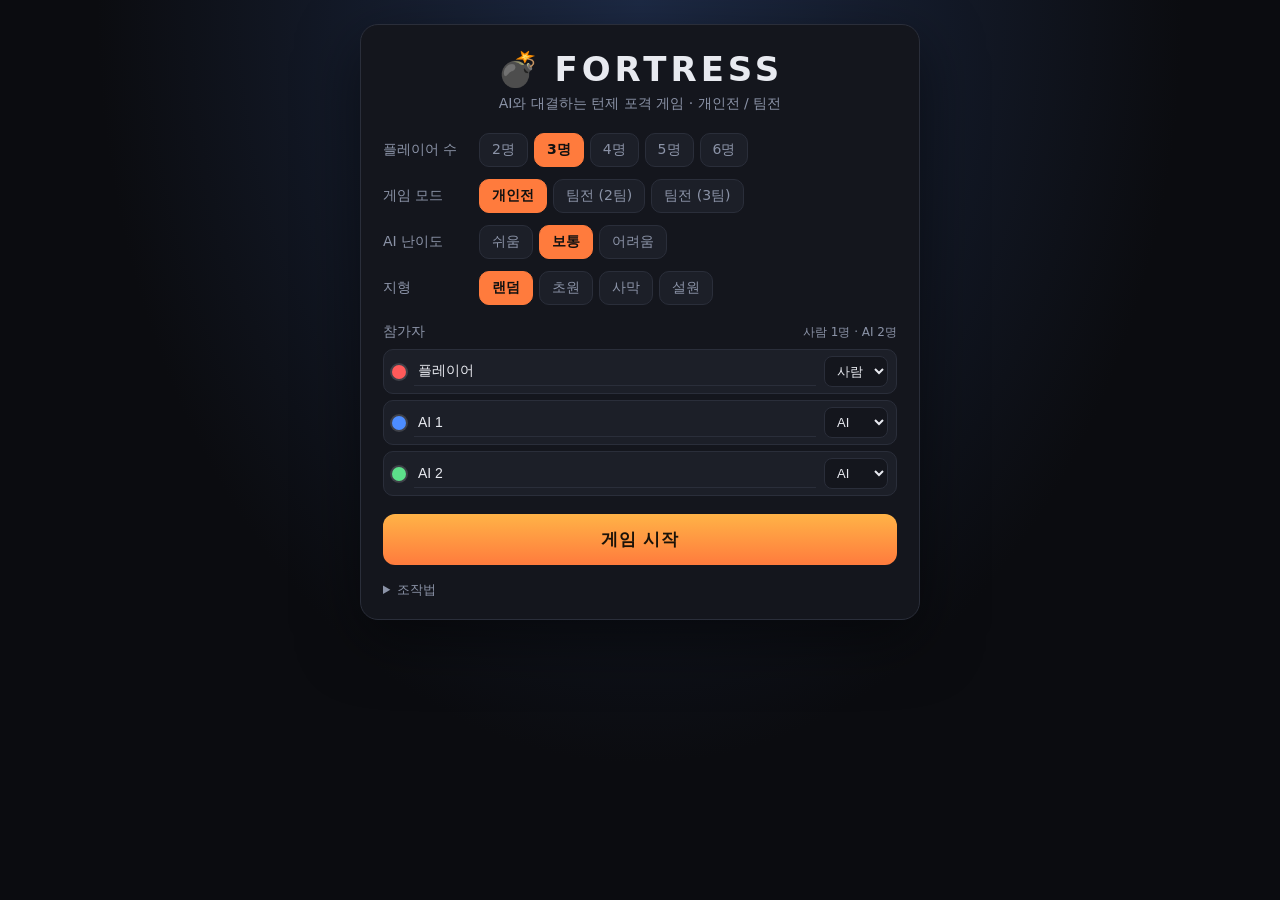
==== fortress/index.html @ 6d431c06 "Fortress 포격 게임 추가 (AI 대결, 개인전·팀전) - fortress/ 아래 독립 실행되는 턴제 포격 게임 추가 (Vanilla JS, 빌드 없음) - 2~6인 개인전(" ====
<!DOCTYPE html>
<html lang="ko">
<head>
  <meta charset="UTF-8" />
  <meta name="viewport" content="width=device-width, initial-scale=1.0, maximum-scale=1.0, user-scalable=no, viewport-fit=cover" />
  <meta name="theme-color" content="#0b0c10" />
  <meta name="description" content="Fortress — AI와 대결하는 턴제 포격 게임. 개인전·팀전 지원." />
  <title>Fortress · 포트리스 대전</title>
  <link rel="icon" href="data:image/svg+xml,%3Csvg xmlns='http://www.w3.org/2000/svg' viewBox='0 0 100 100'%3E%3Ctext y='.9em' font-size='90'%3E%F0%9F%92%A3%3C/text%3E%3C/svg%3E" />
  <link rel="stylesheet" href="css/style.css" />
</head>
<body>
  <!-- ===== 메뉴 화면 ===== -->
  <section id="menu" class="screen">
    <div class="menu-card">
      <h1><span class="logo">💣</span> FORTRESS</h1>
      <p class="sub">AI와 대결하는 턴제 포격 게임 · 개인전 / 팀전</p>

      <div class="form-row">
        <label>플레이어 수</label>
        <div class="seg" id="segCount"></div>
      </div>
      <div class="form-row">
        <label>게임 모드</label>
        <div class="seg" id="segMode"></div>
      </div>
      <div class="form-row">
        <label>AI 난이도</label>
        <div class="seg" id="segDiff"></div>
      </div>
      <div class="form-row">
        <label>지형</label>
        <div class="seg" id="segTheme"></div>
      </div>

      <div class="slots-head">
        <span>참가자</span>
        <span id="slotsHint" class="hint"></span>
      </div>
      <div id="slots" class="slots"></div>
      <p id="menuError" class="error" hidden></p>

      <button id="btnStart" class="primary">게임 시작</button>

      <details class="help">
        <summary>조작법</summary>
        <ul>
          <li><b>← →</b> 이동 (턴마다 이동력 제한) · 방향 전환</li>
          <li><b>↑ ↓</b> 포신 각도 조절</li>
          <li><b>Space</b> 누르고 있으면 파워 충전, 놓으면 발사</li>
          <li><b>PgUp / PgDn</b> 파워 미세 조절, <b>Enter</b> 현재 파워로 발사</li>
          <li><b>1 ~ 4</b> 또는 <b>Tab</b> 무기 선택</li>
          <li>바람(상단)이 탄도를 휘게 합니다. 이전 사격의 궤적이 점선으로 남습니다.</li>
        </ul>
      </details>
    </div>
  </section>

  <!-- ===== 게임 화면 ===== -->
  <section id="game" class="screen" hidden>
    <header class="hud-top">
      <div class="hud-player">
        <span class="dot" id="hudDot"></span>
        <span id="hudName">-</span>
        <span id="hudTeam" class="badge" hidden></span>
        <span id="hudYou" class="you" hidden>YOU</span>
      </div>
      <div class="hud-wind" title="바람">
        <span class="lbl">바람</span>
        <canvas id="windCanvas" width="120" height="26"></canvas>
        <span id="hudWind">0</span>
      </div>
      <div class="hud-round">라운드 <b id="hudRound">1</b></div>
      <div class="hud-actions">
        <button id="btnMute" class="icon-btn" title="소리">🔊</button>
        <button id="btnQuit" class="icon-btn" title="메뉴로">✕</button>
      </div>
    </header>

    <div class="stage" id="stage">
      <div class="stage-inner" id="stageInner">
        <canvas id="canvas" width="1600" height="800"></canvas>
        <div id="banner" class="banner" hidden></div>
        <aside id="roster" class="roster"></aside>
      </div>
    </div>

    <footer class="hud-bottom">
      <div class="weapons" id="weapons"></div>

      <div class="gauges">
        <div class="gauge">
          <span class="g-lbl">각도</span>
          <b id="hudAngle">45°</b>
        </div>
        <div class="gauge gauge--wide">
          <span class="g-lbl">파워</span>
          <div class="pbar"><div id="pfill" class="pfill"></div><div id="pmark" class="pmark"></div></div>
          <b id="hudPower">50</b>
        </div>
        <div class="gauge gauge--wide">
          <span class="g-lbl">이동</span>
          <div class="pbar pbar--fuel"><div id="ffill" class="pfill"></div></div>
        </div>
      </div>

      <div class="pad" id="pad">
        <button class="pad-btn" data-act="left" title="왼쪽 이동">◀</button>
        <button class="pad-btn" data-act="right" title="오른쪽 이동">▶</button>
        <button class="pad-btn" data-act="up" title="각도 올리기">▲</button>
        <button class="pad-btn" data-act="down" title="각도 내리기">▼</button>
        <button class="pad-btn" data-act="pdown" title="파워 −">−</button>
        <button class="pad-btn" data-act="pup" title="파워 +">+</button>
        <button id="btnFire" class="fire" title="누르고 있으면 충전, 놓으면 발사">발사</button>
      </div>
    </footer>
  </section>

  <!-- ===== 게임 종료 모달 ===== -->
  <div id="gameover" class="modal" hidden>
    <div class="modal-card">
      <h2 id="goTitle">🏆 승리!</h2>
      <p id="goSub" class="sub"></p>
      <table class="result">
        <thead><tr><th>#</th><th>이름</th><th>팀</th><th>HP</th><th>격파</th></tr></thead>
        <tbody id="goBody"></tbody>
      </table>
      <div class="modal-actions">
        <button id="goMenu" class="ghost">메뉴로</button>
        <button id="goAgain" class="primary">다시하기</button>
      </div>
    </div>
  </div>

  <script src="js/terrain.js"></script>
  <script src="js/entities.js"></script>
  <script src="js/sfx.js"></script>
  <script src="js/ai.js"></script>
  <script src="js/game.js"></script>
  <script src="js/main.js"></script>
</body>
</html>
---- fortress/css/style.css ----
/* Fortress — 다크 테마 UI */
:root {
  --bg: #0b0c10;
  --panel: #14161d;
  --panel-2: #1c1f28;
  --line: #2a2e3a;
  --text: #e8eaf0;
  --muted: #8b93a7;
  --accent: #ff7b3d;
  --accent-2: #ffb347;
  --ok: #5ce08a;
  --danger: #ff5a5a;
}
* { box-sizing: border-box; }
html, body { margin: 0; height: 100%; background: var(--bg); color: var(--text); font-family: system-ui, -apple-system, "Segoe UI", Roboto, "Noto Sans KR", sans-serif; -webkit-tap-highlight-color: transparent; }
body { overflow: hidden; }
button { font: inherit; color: inherit; cursor: pointer; }
[hidden] { display: none !important; }

.screen { position: fixed; inset: 0; display: flex; flex-direction: column; }
#menu { overflow: auto; align-items: center; justify-content: flex-start; padding: 24px 12px; background: radial-gradient(ellipse at top, #1d2a45 0%, var(--bg) 60%); }

/* ---------- 메뉴 ---------- */
.menu-card { width: 100%; max-width: 560px; background: var(--panel); border: 1px solid var(--line); border-radius: 18px; padding: 24px 22px 20px; box-shadow: 0 20px 60px rgba(0,0,0,.5); }
.menu-card h1 { margin: 0; font-size: 34px; letter-spacing: 4px; text-align: center; }
.menu-card h1 .logo { letter-spacing: 0; }
.menu-card .sub { margin: 6px 0 20px; text-align: center; color: var(--muted); font-size: 14px; }
.form-row { display: flex; align-items: center; gap: 12px; margin-bottom: 12px; }
.form-row label { width: 84px; flex: none; color: var(--muted); font-size: 14px; }
.seg { display: flex; flex-wrap: wrap; gap: 6px; flex: 1; }
.seg-btn { background: var(--panel-2); border: 1px solid var(--line); border-radius: 10px; padding: 7px 12px; font-size: 14px; color: var(--muted); }
.seg-btn.is-active { background: var(--accent); border-color: var(--accent); color: #111; font-weight: 700; }
.slots-head { display: flex; justify-content: space-between; align-items: baseline; margin: 18px 0 8px; font-size: 14px; color: var(--muted); }
.slots-head .hint { font-size: 12px; }
.slots { display: flex; flex-direction: column; gap: 6px; }
.slot { display: flex; align-items: center; gap: 8px; background: var(--panel-2); border: 1px solid var(--line); border-radius: 10px; padding: 6px 8px; }
.swatch { width: 14px; height: 14px; border-radius: 50%; flex: none; box-shadow: 0 0 0 2px rgba(255,255,255,.15); }
.slot input { flex: 1; min-width: 0; background: transparent; border: 0; border-bottom: 1px solid var(--line); color: var(--text); padding: 6px 4px; font-size: 14px; outline: none; }
.slot input:focus { border-bottom-color: var(--accent); }
.slot select { background: var(--panel); color: var(--text); border: 1px solid var(--line); border-radius: 8px; padding: 6px 8px; font-size: 13px; }
.error { color: var(--danger); font-size: 13px; margin: 10px 0 0; }
.primary { display: block; width: 100%; margin-top: 18px; background: linear-gradient(180deg, var(--accent-2), var(--accent)); color: #1a1208; border: 0; border-radius: 12px; padding: 14px; font-size: 17px; font-weight: 800; letter-spacing: 1px; }
.primary:active { transform: translateY(1px); }
.ghost { background: transparent; border: 1px solid var(--line); border-radius: 12px; padding: 12px 16px; color: var(--muted); }
.help { margin-top: 16px; font-size: 13px; color: var(--muted); }
.help summary { cursor: pointer; }
.help ul { margin: 8px 0 0; padding-left: 18px; line-height: 1.7; }
.help b { color: var(--text); background: var(--panel-2); border: 1px solid var(--line); border-radius: 5px; padding: 0 6px; font-family: ui-monospace, monospace; font-size: 12px; }

/* ---------- 게임 화면 ---------- */
#game { background: #000; }
.hud-top { display: flex; align-items: center; gap: 16px; padding: 6px 12px; background: var(--panel); border-bottom: 1px solid var(--line); flex: none; min-height: 44px; font-size: 14px; }
.hud-player { display: flex; align-items: center; gap: 8px; font-weight: 700; min-width: 0; flex: 1; }
.dot { display: inline-block; width: 12px; height: 12px; border-radius: 50%; flex: none; box-shadow: 0 0 0 2px rgba(255,255,255,.15); }
.badge { font-size: 11px; font-weight: 800; color: #111; border-radius: 6px; padding: 2px 6px; }
.you { font-size: 10px; font-weight: 800; letter-spacing: 1px; color: var(--ok); border: 1px solid var(--ok); border-radius: 5px; padding: 1px 5px; }
.hud-wind { display: flex; align-items: center; gap: 6px; color: var(--muted); }
.hud-wind canvas { background: var(--panel-2); border-radius: 6px; }
.hud-wind #hudWind { min-width: 28px; color: var(--text); font-variant-numeric: tabular-nums; }
.hud-round { color: var(--muted); white-space: nowrap; }
.hud-round b { color: var(--text); }
.hud-actions { display: flex; gap: 6px; }
.icon-btn { background: var(--panel-2); border: 1px solid var(--line); border-radius: 8px; width: 34px; height: 30px; font-size: 14px; }

.stage { flex: 1; min-height: 0; display: flex; align-items: center; justify-content: center; background: #05060a; }
.stage-inner { position: relative; width: 100%; aspect-ratio: 2 / 1; }
#canvas { display: block; width: 100%; height: 100%; }
.banner { position: absolute; left: 50%; top: 18%; transform: translate(-50%, -50%); background: rgba(10,12,18,.8); border: 1px solid rgba(255,255,255,.15); border-radius: 14px; padding: 10px 24px; font-size: clamp(16px, 2.6vw, 26px); font-weight: 800; letter-spacing: 1px; pointer-events: none; white-space: nowrap; }
.banner.pop { animation: pop .35s ease-out; }
@keyframes pop { from { transform: translate(-50%, -50%) scale(.7); opacity: 0; } to { transform: translate(-50%, -50%) scale(1); opacity: 1; } }

.roster { position: absolute; right: 8px; top: 8px; display: flex; flex-direction: column; gap: 3px; background: rgba(10,12,18,.62); border: 1px solid rgba(255,255,255,.1); border-radius: 10px; padding: 6px 8px; font-size: 12px; min-width: 150px; pointer-events: none; }
.roster-team { color: var(--muted); font-size: 10px; letter-spacing: 1px; margin-top: 3px; }
.roster-row { display: grid; grid-template-columns: 10px 1fr 46px 26px; align-items: center; gap: 6px; padding: 2px 4px; border-radius: 6px; }
.roster-row .dot { width: 10px; height: 10px; }
.roster-row.is-cur { background: rgba(255,255,255,.12); }
.roster-row.is-dead { opacity: .45; text-decoration: line-through; }
.r-name { overflow: hidden; white-space: nowrap; text-overflow: ellipsis; }
.r-bar { height: 6px; background: rgba(255,255,255,.12); border-radius: 3px; overflow: hidden; }
.r-bar i { display: block; height: 100%; background: var(--ok); }
.r-hp { text-align: right; font-variant-numeric: tabular-nums; }

.hud-bottom { flex: none; display: grid; grid-template-columns: auto 1fr auto; gap: 12px; align-items: center; padding: 8px 12px; background: var(--panel); border-top: 1px solid var(--line); }
.weapons { display: flex; gap: 6px; }
.wpn { position: relative; display: flex; flex-direction: column; align-items: center; width: 62px; padding: 5px 4px 4px; background: var(--panel-2); border: 1px solid var(--line); border-radius: 10px; color: var(--muted); }
.wpn.is-active { border-color: var(--accent-2); color: var(--text); background: #2a2419; }
.wpn.is-empty { opacity: .35; }
.w-key { position: absolute; left: 5px; top: 3px; font-size: 9px; color: var(--muted); }
.w-icon { font-size: 18px; line-height: 1; }
.w-name { font-size: 10px; margin-top: 2px; }
.w-ammo { font-size: 10px; color: var(--accent-2); }

.gauges { display: flex; gap: 14px; align-items: center; justify-content: center; flex-wrap: wrap; }
.gauge { display: flex; align-items: center; gap: 8px; font-size: 13px; }
.gauge .g-lbl { color: var(--muted); }
.gauge b { min-width: 46px; font-variant-numeric: tabular-nums; }
.gauge--wide { min-width: 160px; }
.pbar { position: relative; width: 120px; height: 12px; background: #0c0d12; border: 1px solid var(--line); border-radius: 6px; overflow: hidden; }
.pfill { height: 100%; width: 0; background: linear-gradient(90deg, var(--ok), var(--accent-2), var(--danger)); transition: width .03s linear; }
.pbar--fuel .pfill { background: #4d8dff; }
.pmark { position: absolute; top: -2px; width: 2px; height: 16px; background: #fff; opacity: .8; }

.pad { display: grid; grid-template-columns: repeat(3, 44px) 90px; grid-template-rows: 40px 40px; gap: 6px; }
.pad-btn { background: var(--panel-2); border: 1px solid var(--line); border-radius: 10px; font-size: 16px; user-select: none; touch-action: none; }
.pad-btn.is-down { background: #333a4d; }
.pad-btn[data-act="left"] { grid-column: 1; grid-row: 2; }
.pad-btn[data-act="right"] { grid-column: 3; grid-row: 2; }
.pad-btn[data-act="up"] { grid-column: 2; grid-row: 1; }
.pad-btn[data-act="down"] { grid-column: 2; grid-row: 2; }
.pad-btn[data-act="pdown"] { grid-column: 1; grid-row: 1; }
.pad-btn[data-act="pup"] { grid-column: 3; grid-row: 1; }
.fire { grid-column: 4; grid-row: 1 / span 2; background: linear-gradient(180deg, #ff8a5a, #e0442f); color: #fff; border: 0; border-radius: 12px; font-weight: 800; font-size: 16px; letter-spacing: 2px; user-select: none; touch-action: none; }
.fire.is-down { filter: brightness(1.25); transform: scale(.97); }
.pad.is-disabled { opacity: .4; pointer-events: none; }

/* ---------- 모달 ---------- */
.modal { position: fixed; inset: 0; z-index: 20; display: flex; align-items: center; justify-content: center; background: rgba(0,0,0,.6); padding: 16px; }
.modal-card { width: 100%; max-width: 460px; background: var(--panel); border: 1px solid var(--line); border-radius: 18px; padding: 22px; box-shadow: 0 20px 60px rgba(0,0,0,.6); }
.modal-card h2 { margin: 0 0 6px; text-align: center; font-size: 26px; }
.modal-card .sub { margin: 0 0 14px; text-align: center; color: var(--muted); font-size: 14px; }
.result { width: 100%; border-collapse: collapse; font-size: 14px; }
.result th { text-align: left; color: var(--muted); font-weight: 600; font-size: 12px; padding: 4px 6px; border-bottom: 1px solid var(--line); }
.result td { padding: 7px 6px; border-bottom: 1px solid rgba(255,255,255,.05); }
.result td .dot { margin-right: 6px; vertical-align: -1px; }
.modal-actions { display: flex; gap: 10px; margin-top: 16px; }
.modal-actions .primary { margin-top: 0; flex: 1; }

/* ---------- 반응형 ---------- */
@media (max-width: 820px) {
  .hud-bottom { grid-template-columns: 1fr; gap: 8px; }
  .gauges { justify-content: space-between; }
  .pad { justify-content: center; }
  .roster { min-width: 120px; font-size: 11px; }
}
@media (max-width: 520px) {
  .hud-top { gap: 8px; font-size: 13px; }
  .hud-round { display: none; }
  .wpn { width: 54px; }
  .w-name { display: none; }
  .gauge--wide { min-width: 0; }
  .pbar { width: 90px; }
  .roster { display: none; }
}
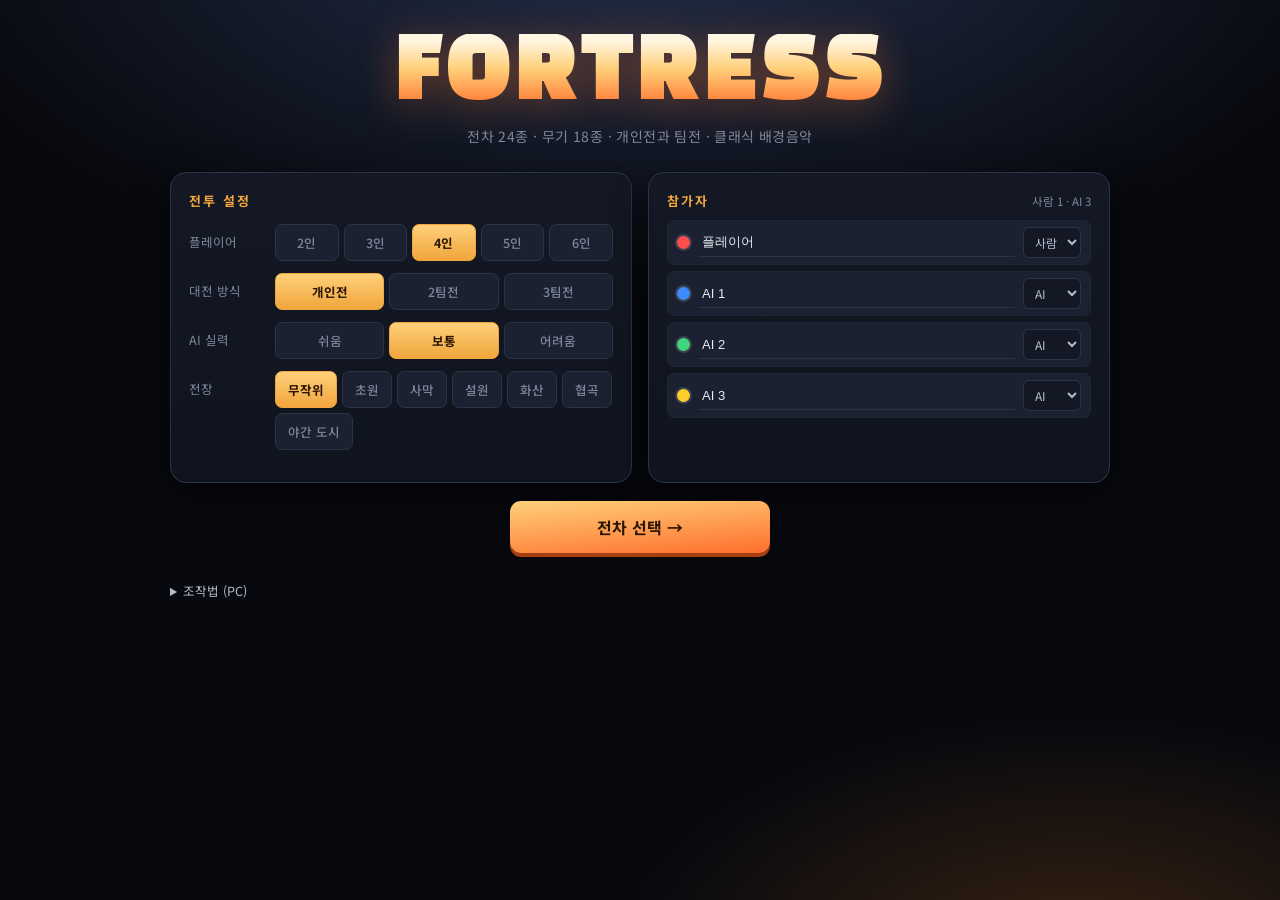
==== commit 3bc174a7: "Fortress 대규모 업그레이드 — 전차 24종, 그래픽·효과음·클래식 BGM 그래픽 - gfx.js 신규: 테마 6종(초원/사막/설원/화산/협곡/야간도시)의 하늘 그라디언트, " ====
--- a/fortress/index.html
+++ b/fortress/index.html
@@ -2,77 +2,127 @@
 <html lang="ko">
 <head>
   <meta charset="UTF-8" />
-  <meta name="viewport" content="width=device-width, initial-scale=1.0, maximum-scale=1.0, user-scalable=no, viewport-fit=cover" />
-  <meta name="theme-color" content="#0b0c10" />
-  <meta name="description" content="Fortress — AI와 대결하는 턴제 포격 게임. 개인전·팀전 지원." />
-  <title>Fortress · 포트리스 대전</title>
+  <meta name="viewport" content="width=device-width, initial-scale=1.0, viewport-fit=cover" />
+  <meta name="theme-color" content="#0a0b10" />
+  <meta name="description" content="Fortress — AI와 대결하는 턴제 포격 게임. 전차 24종, 개인전·팀전, 클래식 BGM." />
+  <title>Fortress 포격 대전</title>
   <link rel="icon" href="data:image/svg+xml,%3Csvg xmlns='http://www.w3.org/2000/svg' viewBox='0 0 100 100'%3E%3Ctext y='.9em' font-size='90'%3E%F0%9F%92%A3%3C/text%3E%3C/svg%3E" />
   <link rel="stylesheet" href="css/style.css" />
 </head>
 <body>
-  <!-- ===== 메뉴 화면 ===== -->
-  <section id="menu" class="screen">
-    <div class="menu-card">
-      <h1><span class="logo">💣</span> FORTRESS</h1>
-      <p class="sub">AI와 대결하는 턴제 포격 게임 · 개인전 / 팀전</p>
-
-      <div class="form-row">
-        <label>플레이어 수</label>
-        <div class="seg" id="segCount"></div>
-      </div>
-      <div class="form-row">
-        <label>게임 모드</label>
-        <div class="seg" id="segMode"></div>
-      </div>
-      <div class="form-row">
-        <label>AI 난이도</label>
-        <div class="seg" id="segDiff"></div>
-      </div>
-      <div class="form-row">
-        <label>지형</label>
-        <div class="seg" id="segTheme"></div>
-      </div>
-
-      <div class="slots-head">
-        <span>참가자</span>
-        <span id="slotsHint" class="hint"></span>
-      </div>
-      <div id="slots" class="slots"></div>
-      <p id="menuError" class="error" hidden></p>
-
-      <button id="btnStart" class="primary">게임 시작</button>
+  <!-- ═══════════════ 1. 설정 화면 ═══════════════ -->
+  <section id="menu" class="screen is-active">
+    <div class="menu-shell">
+      <header class="title-block">
+        <h1><span class="t-glow">FORTRESS</span></h1>
+        <p class="tagline">전차 24종 · 무기 18종 · 개인전과 팀전 · 클래식 배경음악</p>
+      </header>
+
+      <div class="menu-grid">
+        <div class="panel">
+          <h2 class="panel-title">전투 설정</h2>
+          <div class="form-row"><label>플레이어</label><div class="seg" id="segCount"></div></div>
+          <div class="form-row"><label>대전 방식</label><div class="seg" id="segMode"></div></div>
+          <div class="form-row"><label>AI 실력</label><div class="seg" id="segDiff"></div></div>
+          <div class="form-row"><label>전장</label><div class="seg seg--wrap" id="segTheme"></div></div>
+        </div>
+
+        <div class="panel">
+          <div class="panel-head">
+            <h2 class="panel-title">참가자</h2>
+            <span id="slotsHint" class="hint"></span>
+          </div>
+          <div id="slots" class="slots"></div>
+          <p id="menuError" class="error" hidden></p>
+        </div>
+      </div>
+
+      <div class="menu-actions">
+        <button id="btnToGarage" class="btn btn--primary">전차 선택 →</button>
+      </div>
 
       <details class="help">
-        <summary>조작법</summary>
-        <ul>
-          <li><b>← →</b> 이동 (턴마다 이동력 제한) · 방향 전환</li>
-          <li><b>↑ ↓</b> 포신 각도 조절</li>
-          <li><b>Space</b> 누르고 있으면 파워 충전, 놓으면 발사</li>
-          <li><b>PgUp / PgDn</b> 파워 미세 조절, <b>Enter</b> 현재 파워로 발사</li>
-          <li><b>1 ~ 4</b> 또는 <b>Tab</b> 무기 선택</li>
-          <li>바람(상단)이 탄도를 휘게 합니다. 이전 사격의 궤적이 점선으로 남습니다.</li>
-        </ul>
+        <summary>조작법 (PC)</summary>
+        <div class="keys">
+          <div><kbd>←</kbd><kbd>→</kbd><span>이동 · 방향 전환</span></div>
+          <div><kbd>↑</kbd><kbd>↓</kbd><span>포신 각도</span></div>
+          <div><kbd>Space</kbd><span>누르면 파워 충전, 떼면 발사</span></div>
+          <div><kbd>Enter</kbd><span>현재 파워로 즉시 발사</span></div>
+          <div><kbd>PgUp</kbd><kbd>PgDn</kbd><span>파워 미세 조절</span></div>
+          <div><kbd>1</kbd><kbd>2</kbd><kbd>3</kbd><kbd>Tab</kbd><span>무기 교체</span></div>
+          <div><kbd>M</kbd><span>음소거</span></div>
+          <div><kbd>N</kbd><span>다음 곡</span></div>
+        </div>
+        <p class="help-note">
+          바람이 탄도를 휘게 합니다. 화면 상단 화살표로 세기와 방향을 확인하세요.
+          지형은 포탄에 파괴되고, 발밑이 무너지면 전차가 떨어져 낙하 피해를 입습니다.
+        </p>
       </details>
     </div>
   </section>
 
-  <!-- ===== 게임 화면 ===== -->
-  <section id="game" class="screen" hidden>
+  <!-- ═══════════════ 2. 전차 선택 ═══════════════ -->
+  <section id="garage" class="screen">
+    <header class="garage-top">
+      <button id="btnBackMenu" class="btn btn--ghost">← 설정</button>
+      <div class="pilot-strip" id="pilotStrip"></div>
+      <div class="garage-tools">
+        <button id="btnRandomAll" class="btn btn--ghost">무작위 배정</button>
+        <button id="btnStart" class="btn btn--primary">전투 시작</button>
+      </div>
+    </header>
+
+    <div class="garage-body">
+      <div class="tank-grid-wrap">
+        <div class="filter-row" id="clsFilter"></div>
+        <div class="tank-grid" id="tankGrid"></div>
+      </div>
+
+      <aside class="tank-detail" id="tankDetail">
+        <div class="detail-stage">
+          <canvas id="detailCanvas" width="440" height="260"></canvas>
+          <span class="detail-cls" id="detailCls">표준</span>
+        </div>
+        <h2 id="detailName">새턴</h2>
+        <p id="detailDesc" class="detail-desc"></p>
+        <div class="stat-list" id="detailStats"></div>
+        <h3 class="sub-head">무장</h3>
+        <div class="wpn-list" id="detailWeapons"></div>
+        <button id="btnPick" class="btn btn--primary btn--block">이 전차로 출격</button>
+      </aside>
+    </div>
+  </section>
+
+  <!-- ═══════════════ 3. 게임 ═══════════════ -->
+  <section id="game" class="screen">
     <header class="hud-top">
-      <div class="hud-player">
+      <div class="hud-turn">
         <span class="dot" id="hudDot"></span>
         <span id="hudName">-</span>
+        <span id="hudTank" class="tank-tag">-</span>
         <span id="hudTeam" class="badge" hidden></span>
         <span id="hudYou" class="you" hidden>YOU</span>
       </div>
-      <div class="hud-wind" title="바람">
-        <span class="lbl">바람</span>
-        <canvas id="windCanvas" width="120" height="26"></canvas>
-        <span id="hudWind">0</span>
-      </div>
-      <div class="hud-round">라운드 <b id="hudRound">1</b></div>
-      <div class="hud-actions">
-        <button id="btnMute" class="icon-btn" title="소리">🔊</button>
+
+      <div class="hud-center">
+        <div class="wind-box" title="바람">
+          <span class="lbl">바람</span>
+          <canvas id="windCanvas" width="130" height="24"></canvas>
+          <b id="hudWind">0.0</b>
+        </div>
+        <div class="timer-box">
+          <svg viewBox="0 0 36 36" class="timer-ring"><circle cx="18" cy="18" r="15.5" class="ring-bg"/><circle cx="18" cy="18" r="15.5" class="ring-fg" id="timerRing"/></svg>
+          <b id="hudTimer">32</b>
+        </div>
+      </div>
+
+      <div class="hud-right">
+        <div class="now-playing" id="nowPlaying" title="배경음악">
+          <span class="np-icon">♪</span><span id="npText">—</span>
+          <button id="btnNextTrack" class="mini-btn" title="다음 곡 (N)">⏭</button>
+        </div>
+        <span class="round-tag">R<b id="hudRound">1</b></span>
+        <button id="btnMute" class="icon-btn" title="음소거 (M)">🔊</button>
         <button id="btnQuit" class="icon-btn" title="메뉴로">✕</button>
       </div>
     </header>
@@ -105,36 +155,51 @@
       </div>
 
       <div class="pad" id="pad">
-        <button class="pad-btn" data-act="left" title="왼쪽 이동">◀</button>
-        <button class="pad-btn" data-act="right" title="오른쪽 이동">▶</button>
-        <button class="pad-btn" data-act="up" title="각도 올리기">▲</button>
-        <button class="pad-btn" data-act="down" title="각도 내리기">▼</button>
         <button class="pad-btn" data-act="pdown" title="파워 −">−</button>
+        <button class="pad-btn" data-act="up" title="각도 ▲">▲</button>
         <button class="pad-btn" data-act="pup" title="파워 +">+</button>
-        <button id="btnFire" class="fire" title="누르고 있으면 충전, 놓으면 발사">발사</button>
+        <button class="pad-btn" data-act="left" title="왼쪽">◀</button>
+        <button class="pad-btn" data-act="down" title="각도 ▼">▼</button>
+        <button class="pad-btn" data-act="right" title="오른쪽">▶</button>
+        <button id="btnFire" class="fire" title="누르면 충전, 떼면 발사">FIRE</button>
       </div>
     </footer>
   </section>
 
-  <!-- ===== 게임 종료 모달 ===== -->
+  <!-- ═══════════════ 결과 ═══════════════ -->
   <div id="gameover" class="modal" hidden>
     <div class="modal-card">
-      <h2 id="goTitle">🏆 승리!</h2>
+      <h2 id="goTitle">승리</h2>
       <p id="goSub" class="sub"></p>
-      <table class="result">
-        <thead><tr><th>#</th><th>이름</th><th>팀</th><th>HP</th><th>격파</th></tr></thead>
-        <tbody id="goBody"></tbody>
-      </table>
+      <div class="result-wrap">
+        <table class="result">
+          <thead><tr><th>#</th><th>이름</th><th>전차</th><th>팀</th><th>HP</th><th>격파</th><th>누적피해</th></tr></thead>
+          <tbody id="goBody"></tbody>
+        </table>
+      </div>
       <div class="modal-actions">
-        <button id="goMenu" class="ghost">메뉴로</button>
-        <button id="goAgain" class="primary">다시하기</button>
+        <button id="goMenu" class="btn btn--ghost">메뉴로</button>
+        <button id="goGarage" class="btn btn--ghost">전차 변경</button>
+        <button id="goAgain" class="btn btn--primary">다시하기</button>
       </div>
     </div>
   </div>
 
+  <script src="js/audiocore.js"></script>
   <script src="js/terrain.js"></script>
+  <script src="js/tanks.js"></script>
+  <script src="js/tankart.js"></script>
+  <script src="js/tankart_set1.js"></script>
+  <script src="js/tankart_set2.js"></script>
+  <script src="js/tankart_set3.js"></script>
   <script src="js/entities.js"></script>
   <script src="js/sfx.js"></script>
+  <script src="js/musiclib1.js"></script>
+  <script src="js/musiclib2.js"></script>
+  <script src="js/musiclib3.js"></script>
+  <script src="js/music.js"></script>
+  <script src="js/gfx.js"></script>
+  <script src="js/fx.js"></script>
   <script src="js/ai.js"></script>
   <script src="js/game.js"></script>
   <script src="js/main.js"></script>
--- a/fortress/css/style.css
+++ b/fortress/css/style.css
@@ -1,143 +1,456 @@
-/* Fortress — 다크 테마 UI */
+@import url('https://fonts.googleapis.com/css2?family=Black+Han+Sans&family=Noto+Sans+KR:wght@400;500;700;900&display=swap');
+
+/* ═══════════════ Fortress — 격납고 다크 UI ═══════════════
+   전장의 금속과 황동. 단일(다크) 테마로 의도적으로 고정합니다. */
+
 :root {
-  --bg: #0b0c10;
-  --panel: #14161d;
-  --panel-2: #1c1f28;
-  --line: #2a2e3a;
-  --text: #e8eaf0;
-  --muted: #8b93a7;
-  --accent: #ff7b3d;
-  --accent-2: #ffb347;
-  --ok: #5ce08a;
-  --danger: #ff5a5a;
-}
+  --bg:        #08090e;
+  --bg-2:      #0d1017;
+  --panel:     #141824;
+  --panel-2:   #1b2130;
+  --panel-3:   #232a3b;
+  --line:      #2b3446;
+  --line-soft: #1f2634;
+  --text:      #e9ecf4;
+  --text-dim:  #b3bccd;
+  --muted:     #7d879b;
+
+  --brass:     #f0a63c;
+  --brass-hi:  #ffd07a;
+  --ember:     #ff6f2c;
+  --ok:        #4fe07f;
+  --warn:      #ffcc2e;
+  --danger:    #ff5348;
+  --ice:       #7fd8ff;
+  --violet:    #c07bff;
+
+  --shadow-1: 0 2px 6px rgba(0,0,0,.4);
+  --shadow-2: 0 12px 34px rgba(0,0,0,.55);
+  --shadow-3: 0 26px 70px rgba(0,0,0,.7);
+
+  --font-display: 'Black Han Sans', 'Noto Sans KR', system-ui, sans-serif;
+  --font-ui: 'Noto Sans KR', system-ui, -apple-system, 'Segoe UI', Roboto, sans-serif;
+
+  --r-sm: 7px;
+  --r-md: 11px;
+  --r-lg: 16px;
+}
+
 * { box-sizing: border-box; }
-html, body { margin: 0; height: 100%; background: var(--bg); color: var(--text); font-family: system-ui, -apple-system, "Segoe UI", Roboto, "Noto Sans KR", sans-serif; -webkit-tap-highlight-color: transparent; }
+
+html, body {
+  margin: 0;
+  height: 100%;
+  background: var(--bg);
+  color: var(--text);
+  font-family: var(--font-ui);
+  font-size: 14px;
+  -webkit-tap-highlight-color: transparent;
+}
 body { overflow: hidden; }
-button { font: inherit; color: inherit; cursor: pointer; }
+button { font: inherit; color: inherit; cursor: pointer; border: 0; background: none; }
 [hidden] { display: none !important; }
-
-.screen { position: fixed; inset: 0; display: flex; flex-direction: column; }
-#menu { overflow: auto; align-items: center; justify-content: flex-start; padding: 24px 12px; background: radial-gradient(ellipse at top, #1d2a45 0%, var(--bg) 60%); }
-
-/* ---------- 메뉴 ---------- */
-.menu-card { width: 100%; max-width: 560px; background: var(--panel); border: 1px solid var(--line); border-radius: 18px; padding: 24px 22px 20px; box-shadow: 0 20px 60px rgba(0,0,0,.5); }
-.menu-card h1 { margin: 0; font-size: 34px; letter-spacing: 4px; text-align: center; }
-.menu-card h1 .logo { letter-spacing: 0; }
-.menu-card .sub { margin: 6px 0 20px; text-align: center; color: var(--muted); font-size: 14px; }
-.form-row { display: flex; align-items: center; gap: 12px; margin-bottom: 12px; }
-.form-row label { width: 84px; flex: none; color: var(--muted); font-size: 14px; }
-.seg { display: flex; flex-wrap: wrap; gap: 6px; flex: 1; }
-.seg-btn { background: var(--panel-2); border: 1px solid var(--line); border-radius: 10px; padding: 7px 12px; font-size: 14px; color: var(--muted); }
-.seg-btn.is-active { background: var(--accent); border-color: var(--accent); color: #111; font-weight: 700; }
-.slots-head { display: flex; justify-content: space-between; align-items: baseline; margin: 18px 0 8px; font-size: 14px; color: var(--muted); }
-.slots-head .hint { font-size: 12px; }
+:focus-visible { outline: 2px solid var(--brass); outline-offset: 2px; }
+
+/* ── 화면 전환 ─────────────────────────────── */
+.screen { position: fixed; inset: 0; display: none; flex-direction: column; }
+.screen.is-active { display: flex; }
+
+/* ── 공용 버튼 ─────────────────────────────── */
+.btn {
+  display: inline-flex; align-items: center; justify-content: center; gap: 6px;
+  padding: 11px 20px; border-radius: var(--r-md);
+  font-weight: 700; letter-spacing: .3px; white-space: nowrap;
+  transition: transform .08s ease, filter .15s ease, background .15s ease;
+}
+.btn:active { transform: translateY(1px); }
+.btn--primary {
+  background: linear-gradient(175deg, var(--brass-hi), var(--ember));
+  color: #2b1503;
+  box-shadow: 0 4px 0 #a83f10, var(--shadow-1);
+}
+.btn--primary:hover { filter: brightness(1.07); }
+.btn--primary:active { box-shadow: 0 2px 0 #a83f10; }
+.btn--ghost {
+  background: var(--panel-2);
+  border: 1px solid var(--line);
+  color: var(--text-dim);
+}
+.btn--ghost:hover { background: var(--panel-3); color: var(--text); }
+.btn--block { width: 100%; }
+.icon-btn {
+  width: 32px; height: 30px; border-radius: var(--r-sm);
+  background: var(--panel-2); border: 1px solid var(--line);
+  display: inline-flex; align-items: center; justify-content: center; font-size: 13px;
+}
+.icon-btn:hover { background: var(--panel-3); }
+.mini-btn {
+  width: 22px; height: 20px; border-radius: 5px; font-size: 11px;
+  background: var(--panel-3); color: var(--text-dim);
+}
+.mini-btn:hover { color: var(--brass); }
+
+/* ═══════════════ 1. 설정 화면 ═══════════════ */
+#menu {
+  overflow: auto;
+  align-items: center;
+  padding: 34px 18px 48px;
+  background:
+    radial-gradient(1200px 620px at 50% -10%, #23304d 0%, transparent 62%),
+    radial-gradient(760px 420px at 84% 108%, #3a2312 0%, transparent 60%),
+    var(--bg);
+}
+.menu-shell { width: 100%; max-width: 940px; }
+
+.title-block { text-align: center; margin-bottom: 26px; }
+.title-block h1 {
+  font-family: var(--font-display);
+  font-size: clamp(46px, 8vw, 82px);
+  line-height: 1;
+  margin: 0;
+  letter-spacing: 6px;
+}
+.t-glow {
+  background: linear-gradient(180deg, #fff6e2 8%, var(--brass-hi) 42%, var(--ember) 92%);
+  -webkit-background-clip: text; background-clip: text;
+  -webkit-text-fill-color: transparent; color: var(--brass-hi);
+  filter: drop-shadow(0 6px 20px rgba(255,120,44,.35));
+}
+.tagline { margin: 10px 0 0; color: var(--muted); font-size: 14px; letter-spacing: .4px; }
+
+.menu-grid { display: grid; grid-template-columns: 1fr 1fr; gap: 16px; }
+@media (max-width: 780px) { .menu-grid { grid-template-columns: 1fr; } }
+
+.panel {
+  background: linear-gradient(180deg, var(--panel) 0%, #10141e 100%);
+  border: 1px solid var(--line);
+  border-radius: var(--r-lg);
+  padding: 18px 18px 20px;
+  box-shadow: var(--shadow-2);
+}
+.panel-head { display: flex; align-items: baseline; justify-content: space-between; }
+.panel-title {
+  margin: 0 0 14px; font-size: 13px; font-weight: 700;
+  letter-spacing: 2px; color: var(--brass); text-transform: uppercase;
+}
+.panel-head .panel-title { margin-bottom: 10px; }
+.hint { font-size: 11.5px; color: var(--muted); }
+
+.form-row { display: flex; align-items: flex-start; gap: 12px; margin-bottom: 12px; }
+.form-row > label { width: 74px; flex: none; padding-top: 8px; color: var(--muted); font-size: 12.5px; }
+.seg { display: flex; gap: 5px; flex: 1; min-width: 0; }
+.seg--wrap { flex-wrap: wrap; }
+.seg-btn {
+  flex: 1; min-width: 0; padding: 8px 6px;
+  background: var(--panel-2); border: 1px solid var(--line);
+  border-radius: var(--r-sm); color: var(--muted);
+  font-size: 12.5px; font-weight: 500;
+  transition: background .12s, color .12s, border-color .12s;
+}
+.seg--wrap .seg-btn { flex: 0 1 auto; padding: 8px 12px; }
+.seg-btn:hover { color: var(--text); border-color: var(--line); background: var(--panel-3); }
+.seg-btn.is-active {
+  background: linear-gradient(180deg, var(--brass-hi), var(--brass));
+  border-color: var(--brass); color: #2b1503; font-weight: 700;
+}
+
 .slots { display: flex; flex-direction: column; gap: 6px; }
-.slot { display: flex; align-items: center; gap: 8px; background: var(--panel-2); border: 1px solid var(--line); border-radius: 10px; padding: 6px 8px; }
-.swatch { width: 14px; height: 14px; border-radius: 50%; flex: none; box-shadow: 0 0 0 2px rgba(255,255,255,.15); }
-.slot input { flex: 1; min-width: 0; background: transparent; border: 0; border-bottom: 1px solid var(--line); color: var(--text); padding: 6px 4px; font-size: 14px; outline: none; }
-.slot input:focus { border-bottom-color: var(--accent); }
-.slot select { background: var(--panel); color: var(--text); border: 1px solid var(--line); border-radius: 8px; padding: 6px 8px; font-size: 13px; }
-.error { color: var(--danger); font-size: 13px; margin: 10px 0 0; }
-.primary { display: block; width: 100%; margin-top: 18px; background: linear-gradient(180deg, var(--accent-2), var(--accent)); color: #1a1208; border: 0; border-radius: 12px; padding: 14px; font-size: 17px; font-weight: 800; letter-spacing: 1px; }
-.primary:active { transform: translateY(1px); }
-.ghost { background: transparent; border: 1px solid var(--line); border-radius: 12px; padding: 12px 16px; color: var(--muted); }
-.help { margin-top: 16px; font-size: 13px; color: var(--muted); }
-.help summary { cursor: pointer; }
-.help ul { margin: 8px 0 0; padding-left: 18px; line-height: 1.7; }
-.help b { color: var(--text); background: var(--panel-2); border: 1px solid var(--line); border-radius: 5px; padding: 0 6px; font-family: ui-monospace, monospace; font-size: 12px; }
-
-/* ---------- 게임 화면 ---------- */
-#game { background: #000; }
-.hud-top { display: flex; align-items: center; gap: 16px; padding: 6px 12px; background: var(--panel); border-bottom: 1px solid var(--line); flex: none; min-height: 44px; font-size: 14px; }
-.hud-player { display: flex; align-items: center; gap: 8px; font-weight: 700; min-width: 0; flex: 1; }
-.dot { display: inline-block; width: 12px; height: 12px; border-radius: 50%; flex: none; box-shadow: 0 0 0 2px rgba(255,255,255,.15); }
-.badge { font-size: 11px; font-weight: 800; color: #111; border-radius: 6px; padding: 2px 6px; }
-.you { font-size: 10px; font-weight: 800; letter-spacing: 1px; color: var(--ok); border: 1px solid var(--ok); border-radius: 5px; padding: 1px 5px; }
-.hud-wind { display: flex; align-items: center; gap: 6px; color: var(--muted); }
-.hud-wind canvas { background: var(--panel-2); border-radius: 6px; }
-.hud-wind #hudWind { min-width: 28px; color: var(--text); font-variant-numeric: tabular-nums; }
-.hud-round { color: var(--muted); white-space: nowrap; }
-.hud-round b { color: var(--text); }
-.hud-actions { display: flex; gap: 6px; }
-.icon-btn { background: var(--panel-2); border: 1px solid var(--line); border-radius: 8px; width: 34px; height: 30px; font-size: 14px; }
+.slot {
+  display: flex; align-items: center; gap: 8px;
+  background: var(--panel-2); border: 1px solid var(--line-soft);
+  border-radius: var(--r-sm); padding: 6px 9px;
+}
+.swatch { width: 13px; height: 13px; border-radius: 50%; flex: none; box-shadow: 0 0 0 2px rgba(255,255,255,.14); }
+.slot input {
+  flex: 1; min-width: 0; padding: 6px 4px; font-size: 13px;
+  background: transparent; border: 0; border-bottom: 1px solid var(--line);
+  color: var(--text); outline: none;
+}
+.slot input:focus { border-bottom-color: var(--brass); }
+.slot select {
+  background: var(--panel); color: var(--text-dim);
+  border: 1px solid var(--line); border-radius: 6px;
+  padding: 5px 7px; font-size: 12px; font-family: inherit;
+}
+.error { margin: 10px 0 0; color: var(--danger); font-size: 12.5px; }
+
+.menu-actions { margin-top: 18px; display: flex; justify-content: center; }
+.menu-actions .btn { min-width: 260px; font-size: 16px; padding: 14px 26px; }
+
+.help { margin-top: 22px; color: var(--muted); font-size: 12.5px; }
+.help summary { cursor: pointer; padding: 6px 0; color: var(--text-dim); }
+.keys { display: grid; grid-template-columns: repeat(auto-fit, minmax(230px, 1fr)); gap: 8px 18px; margin: 10px 0; }
+.keys > div { display: flex; align-items: center; gap: 6px; }
+.keys span { color: var(--muted); }
+kbd {
+  display: inline-block; min-width: 22px; text-align: center;
+  padding: 2px 6px; border-radius: 5px;
+  background: var(--panel-2); border: 1px solid var(--line); border-bottom-width: 2px;
+  color: var(--text); font-family: ui-monospace, 'SFMono-Regular', monospace; font-size: 11px;
+}
+.help-note { line-height: 1.7; margin: 6px 0 0; }
+
+/* ═══════════════ 2. 전차 선택 ═══════════════ */
+#garage { background: linear-gradient(180deg, #0c0f17 0%, var(--bg) 100%); }
+
+.garage-top {
+  flex: none; display: flex; align-items: center; gap: 14px;
+  padding: 10px 16px; background: var(--panel); border-bottom: 1px solid var(--line);
+}
+.garage-tools { display: flex; gap: 8px; margin-left: auto; }
+
+.pilot-strip { display: flex; gap: 7px; overflow-x: auto; padding: 2px; flex: 1; min-width: 0; }
+.pilot {
+  display: flex; align-items: center; gap: 7px; flex: none;
+  padding: 6px 11px 6px 8px; border-radius: var(--r-sm);
+  background: var(--panel-2); border: 1px solid var(--line-soft);
+  cursor: pointer; transition: border-color .12s, background .12s;
+}
+.pilot:hover { background: var(--panel-3); }
+.pilot.is-active { border-color: var(--brass); background: #2a2113; box-shadow: 0 0 0 1px rgba(240,166,60,.35) inset; }
+.pilot .p-name { font-size: 12.5px; font-weight: 700; }
+.pilot .p-tank { font-size: 11px; color: var(--muted); }
+.pilot .p-kind { font-size: 9.5px; letter-spacing: .5px; color: var(--muted); border: 1px solid var(--line); border-radius: 4px; padding: 0 4px; }
+
+.garage-body {
+  flex: 1; min-height: 0; display: grid;
+  grid-template-columns: 1fr 340px; gap: 0;
+}
+.tank-grid-wrap { min-height: 0; overflow-y: auto; padding: 14px 16px 24px; }
+.filter-row { display: flex; gap: 6px; margin-bottom: 12px; flex-wrap: wrap; }
+
+.tank-grid {
+  display: grid; gap: 10px;
+  grid-template-columns: repeat(auto-fill, minmax(158px, 1fr));
+}
+.tank-card {
+  position: relative; text-align: left; padding: 0 0 9px;
+  background: linear-gradient(180deg, var(--panel-2), #12161f);
+  border: 1px solid var(--line-soft); border-radius: var(--r-md);
+  overflow: hidden; transition: transform .1s, border-color .12s, box-shadow .12s;
+}
+.tank-card:hover { transform: translateY(-2px); border-color: var(--line); box-shadow: var(--shadow-1); }
+.tank-card.is-sel { border-color: var(--brass); box-shadow: 0 0 0 1px var(--brass), var(--shadow-1); }
+.tank-card canvas { display: block; width: 100%; height: auto; background: radial-gradient(120% 90% at 50% 20%, #222c40 0%, #10141d 75%); }
+.tank-card .c-name { display: block; padding: 7px 10px 0; font-size: 13.5px; font-weight: 700; }
+.tank-card .c-meta { display: flex; align-items: center; gap: 5px; padding: 3px 10px 0; }
+.cls-chip {
+  font-size: 10px; font-weight: 700; letter-spacing: .5px;
+  padding: 1px 6px; border-radius: 4px; color: #0d1017;
+}
+.tank-card .c-taken {
+  position: absolute; top: 6px; right: 6px;
+  font-size: 10px; font-weight: 700; padding: 2px 6px; border-radius: 4px;
+  background: rgba(0,0,0,.7); border: 1px solid currentColor;
+}
+
+.tank-detail {
+  min-height: 0; overflow-y: auto;
+  padding: 16px 16px 22px;
+  background: var(--panel); border-left: 1px solid var(--line);
+}
+.detail-stage {
+  position: relative; border-radius: var(--r-md); overflow: hidden;
+  background: radial-gradient(120% 100% at 50% 15%, #2a3550 0%, #0e1219 78%);
+  border: 1px solid var(--line-soft);
+}
+.detail-stage canvas { display: block; width: 100%; height: auto; }
+.detail-cls {
+  position: absolute; left: 10px; top: 10px;
+  font-size: 10.5px; font-weight: 700; letter-spacing: 1px;
+  padding: 2px 8px; border-radius: 4px; color: #0d1017;
+}
+.tank-detail h2 { font-family: var(--font-display); font-size: 27px; margin: 13px 0 4px; letter-spacing: 1px; }
+.detail-desc { margin: 0 0 14px; color: var(--muted); font-size: 12.5px; line-height: 1.65; min-height: 2.6em; }
+
+.stat-list { display: flex; flex-direction: column; gap: 7px; }
+.stat { display: grid; grid-template-columns: 42px 1fr 34px; align-items: center; gap: 8px; font-size: 11.5px; }
+.stat span:first-child { color: var(--muted); }
+.stat b { text-align: right; color: var(--text-dim); font-variant-numeric: tabular-nums; font-weight: 500; }
+.stat-bar { height: 7px; border-radius: 4px; background: #0b0e15; border: 1px solid var(--line-soft); overflow: hidden; }
+.stat-bar i { display: block; height: 100%; border-radius: 3px; background: linear-gradient(90deg, var(--brass), var(--brass-hi)); }
+
+.sub-head { margin: 18px 0 8px; font-size: 11px; letter-spacing: 2px; color: var(--brass); text-transform: uppercase; }
+.wpn-list { display: flex; flex-direction: column; gap: 6px; margin-bottom: 16px; }
+.wpn-row {
+  display: grid; grid-template-columns: 26px 1fr auto; gap: 8px; align-items: center;
+  padding: 7px 9px; background: var(--panel-2); border: 1px solid var(--line-soft); border-radius: var(--r-sm);
+}
+.wpn-row .w-ico { font-size: 15px; text-align: center; color: var(--brass-hi); }
+.wpn-row .w-txt b { display: block; font-size: 12.5px; }
+.wpn-row .w-txt small { color: var(--muted); font-size: 11px; }
+.wpn-row .w-amt { font-size: 11px; color: var(--brass); font-variant-numeric: tabular-nums; }
+
+@media (max-width: 900px) {
+  .garage-body { grid-template-columns: 1fr; }
+  .tank-detail { border-left: 0; border-top: 1px solid var(--line); }
+}
+
+/* ═══════════════ 3. 게임 화면 ═══════════════ */
+#game { background: #05060a; }
+
+.hud-top {
+  flex: none; display: flex; align-items: center; gap: 14px;
+  min-height: 46px; padding: 5px 12px;
+  background: linear-gradient(180deg, var(--panel), #0f131c);
+  border-bottom: 1px solid var(--line);
+  font-size: 13px;
+}
+.hud-turn { display: flex; align-items: center; gap: 8px; min-width: 0; flex: 1; font-weight: 700; }
+.dot { display: inline-block; width: 12px; height: 12px; border-radius: 50%; flex: none; box-shadow: 0 0 0 2px rgba(255,255,255,.16); }
+.tank-tag { font-size: 11px; font-weight: 500; color: var(--muted); border: 1px solid var(--line); border-radius: 4px; padding: 1px 6px; }
+.badge { font-size: 10.5px; font-weight: 700; color: #0d1017; border-radius: 4px; padding: 2px 6px; }
+.you { font-size: 9.5px; font-weight: 700; letter-spacing: 1px; color: var(--ok); border: 1px solid var(--ok); border-radius: 4px; padding: 1px 5px; }
+
+.hud-center { display: flex; align-items: center; gap: 16px; }
+.wind-box { display: flex; align-items: center; gap: 7px; color: var(--muted); font-size: 12px; }
+.wind-box canvas { background: #0b0e15; border: 1px solid var(--line-soft); border-radius: 5px; }
+.wind-box b { min-width: 30px; color: var(--text); font-variant-numeric: tabular-nums; }
+
+.timer-box { position: relative; width: 34px; height: 34px; display: grid; place-items: center; }
+.timer-ring { position: absolute; inset: 0; transform: rotate(-90deg); }
+.timer-ring circle { fill: none; stroke-width: 3; }
+.ring-bg { stroke: #232a3b; }
+.ring-fg { stroke: var(--brass); stroke-dasharray: 97.4; stroke-dashoffset: 0; stroke-linecap: round; transition: stroke-dashoffset .2s linear, stroke .3s; }
+.timer-box b { font-size: 12px; font-variant-numeric: tabular-nums; }
+.timer-box.is-low .ring-fg { stroke: var(--danger); }
+.timer-box.is-low b { color: var(--danger); }
+
+.hud-right { display: flex; align-items: center; gap: 8px; }
+.now-playing {
+  display: flex; align-items: center; gap: 6px; max-width: 230px;
+  padding: 3px 6px 3px 9px; border-radius: var(--r-sm);
+  background: var(--panel-2); border: 1px solid var(--line-soft);
+  font-size: 11.5px; color: var(--muted);
+}
+.np-icon { color: var(--brass); }
+#npText { overflow: hidden; text-overflow: ellipsis; white-space: nowrap; }
+.round-tag { color: var(--muted); font-size: 12px; }
+.round-tag b { color: var(--text); }
 
 .stage { flex: 1; min-height: 0; display: flex; align-items: center; justify-content: center; background: #05060a; }
 .stage-inner { position: relative; width: 100%; aspect-ratio: 2 / 1; }
-#canvas { display: block; width: 100%; height: 100%; }
-.banner { position: absolute; left: 50%; top: 18%; transform: translate(-50%, -50%); background: rgba(10,12,18,.8); border: 1px solid rgba(255,255,255,.15); border-radius: 14px; padding: 10px 24px; font-size: clamp(16px, 2.6vw, 26px); font-weight: 800; letter-spacing: 1px; pointer-events: none; white-space: nowrap; }
-.banner.pop { animation: pop .35s ease-out; }
-@keyframes pop { from { transform: translate(-50%, -50%) scale(.7); opacity: 0; } to { transform: translate(-50%, -50%) scale(1); opacity: 1; } }
-
-.roster { position: absolute; right: 8px; top: 8px; display: flex; flex-direction: column; gap: 3px; background: rgba(10,12,18,.62); border: 1px solid rgba(255,255,255,.1); border-radius: 10px; padding: 6px 8px; font-size: 12px; min-width: 150px; pointer-events: none; }
-.roster-team { color: var(--muted); font-size: 10px; letter-spacing: 1px; margin-top: 3px; }
-.roster-row { display: grid; grid-template-columns: 10px 1fr 46px 26px; align-items: center; gap: 6px; padding: 2px 4px; border-radius: 6px; }
-.roster-row .dot { width: 10px; height: 10px; }
+#canvas { display: block; width: 100%; height: 100%; image-rendering: auto; }
+
+.banner {
+  position: absolute; left: 50%; top: 16%; transform: translate(-50%, -50%);
+  padding: 9px 26px; border-radius: 12px; white-space: nowrap; pointer-events: none;
+  background: rgba(8,10,16,.82); border: 1px solid rgba(255,255,255,.16);
+  font-family: var(--font-display); letter-spacing: 2px;
+  font-size: clamp(17px, 2.4vw, 27px);
+  box-shadow: var(--shadow-2);
+}
+.banner.pop { animation: bpop .34s cubic-bezier(.2,1.4,.5,1); }
+@keyframes bpop { from { transform: translate(-50%,-50%) scale(.72); opacity: 0; } to { transform: translate(-50%,-50%) scale(1); opacity: 1; } }
+@media (prefers-reduced-motion: reduce) { .banner.pop { animation: none; } }
+
+.roster {
+  position: absolute; right: 9px; top: 9px; min-width: 168px;
+  display: flex; flex-direction: column; gap: 2px;
+  padding: 7px 9px; border-radius: var(--r-md); pointer-events: none;
+  background: rgba(8,10,16,.66); border: 1px solid rgba(255,255,255,.1);
+  font-size: 11.5px; backdrop-filter: blur(3px);
+}
+.roster-team { margin-top: 4px; font-size: 9.5px; letter-spacing: 1.4px; color: var(--muted); }
+.roster-team:first-child { margin-top: 0; }
+.roster-row { display: grid; grid-template-columns: 10px 1fr 44px 24px; align-items: center; gap: 6px; padding: 2px 4px; border-radius: 5px; }
 .roster-row.is-cur { background: rgba(255,255,255,.12); }
-.roster-row.is-dead { opacity: .45; text-decoration: line-through; }
+.roster-row.is-dead { opacity: .42; }
+.roster-row.is-dead .r-name { text-decoration: line-through; }
 .r-name { overflow: hidden; white-space: nowrap; text-overflow: ellipsis; }
-.r-bar { height: 6px; background: rgba(255,255,255,.12); border-radius: 3px; overflow: hidden; }
+.r-bar { height: 5px; border-radius: 3px; background: rgba(255,255,255,.13); overflow: hidden; }
 .r-bar i { display: block; height: 100%; background: var(--ok); }
 .r-hp { text-align: right; font-variant-numeric: tabular-nums; }
 
-.hud-bottom { flex: none; display: grid; grid-template-columns: auto 1fr auto; gap: 12px; align-items: center; padding: 8px 12px; background: var(--panel); border-top: 1px solid var(--line); }
+.hud-bottom {
+  flex: none; display: grid; grid-template-columns: auto 1fr auto;
+  gap: 14px; align-items: center; padding: 8px 12px;
+  background: linear-gradient(180deg, #0f131c, var(--panel));
+  border-top: 1px solid var(--line);
+}
 .weapons { display: flex; gap: 6px; }
-.wpn { position: relative; display: flex; flex-direction: column; align-items: center; width: 62px; padding: 5px 4px 4px; background: var(--panel-2); border: 1px solid var(--line); border-radius: 10px; color: var(--muted); }
-.wpn.is-active { border-color: var(--accent-2); color: var(--text); background: #2a2419; }
-.wpn.is-empty { opacity: .35; }
-.w-key { position: absolute; left: 5px; top: 3px; font-size: 9px; color: var(--muted); }
-.w-icon { font-size: 18px; line-height: 1; }
-.w-name { font-size: 10px; margin-top: 2px; }
-.w-ammo { font-size: 10px; color: var(--accent-2); }
-
-.gauges { display: flex; gap: 14px; align-items: center; justify-content: center; flex-wrap: wrap; }
-.gauge { display: flex; align-items: center; gap: 8px; font-size: 13px; }
-.gauge .g-lbl { color: var(--muted); }
+.wpn {
+  position: relative; display: flex; flex-direction: column; align-items: center;
+  width: 68px; padding: 5px 4px 4px;
+  background: var(--panel-2); border: 1px solid var(--line); border-radius: var(--r-sm);
+  color: var(--muted); transition: border-color .12s, background .12s, color .12s;
+}
+.wpn:hover { background: var(--panel-3); color: var(--text-dim); }
+.wpn.is-active { border-color: var(--brass); background: #2a2113; color: var(--text); }
+.wpn.is-empty { opacity: .32; }
+.w-key { position: absolute; left: 5px; top: 2px; font-size: 9px; color: var(--muted); }
+.w-icon { font-size: 17px; line-height: 1.1; }
+.w-name { font-size: 10.5px; margin-top: 1px; }
+.w-ammo { font-size: 10px; color: var(--brass); font-variant-numeric: tabular-nums; }
+
+.gauges { display: flex; gap: 16px; align-items: center; justify-content: center; flex-wrap: wrap; }
+.gauge { display: flex; align-items: center; gap: 8px; font-size: 12.5px; }
+.g-lbl { color: var(--muted); }
 .gauge b { min-width: 46px; font-variant-numeric: tabular-nums; }
-.gauge--wide { min-width: 160px; }
-.pbar { position: relative; width: 120px; height: 12px; background: #0c0d12; border: 1px solid var(--line); border-radius: 6px; overflow: hidden; }
-.pfill { height: 100%; width: 0; background: linear-gradient(90deg, var(--ok), var(--accent-2), var(--danger)); transition: width .03s linear; }
-.pbar--fuel .pfill { background: #4d8dff; }
-.pmark { position: absolute; top: -2px; width: 2px; height: 16px; background: #fff; opacity: .8; }
-
-.pad { display: grid; grid-template-columns: repeat(3, 44px) 90px; grid-template-rows: 40px 40px; gap: 6px; }
-.pad-btn { background: var(--panel-2); border: 1px solid var(--line); border-radius: 10px; font-size: 16px; user-select: none; touch-action: none; }
-.pad-btn.is-down { background: #333a4d; }
-.pad-btn[data-act="left"] { grid-column: 1; grid-row: 2; }
-.pad-btn[data-act="right"] { grid-column: 3; grid-row: 2; }
-.pad-btn[data-act="up"] { grid-column: 2; grid-row: 1; }
-.pad-btn[data-act="down"] { grid-column: 2; grid-row: 2; }
-.pad-btn[data-act="pdown"] { grid-column: 1; grid-row: 1; }
-.pad-btn[data-act="pup"] { grid-column: 3; grid-row: 1; }
-.fire { grid-column: 4; grid-row: 1 / span 2; background: linear-gradient(180deg, #ff8a5a, #e0442f); color: #fff; border: 0; border-radius: 12px; font-weight: 800; font-size: 16px; letter-spacing: 2px; user-select: none; touch-action: none; }
-.fire.is-down { filter: brightness(1.25); transform: scale(.97); }
-.pad.is-disabled { opacity: .4; pointer-events: none; }
-
-/* ---------- 모달 ---------- */
-.modal { position: fixed; inset: 0; z-index: 20; display: flex; align-items: center; justify-content: center; background: rgba(0,0,0,.6); padding: 16px; }
-.modal-card { width: 100%; max-width: 460px; background: var(--panel); border: 1px solid var(--line); border-radius: 18px; padding: 22px; box-shadow: 0 20px 60px rgba(0,0,0,.6); }
-.modal-card h2 { margin: 0 0 6px; text-align: center; font-size: 26px; }
-.modal-card .sub { margin: 0 0 14px; text-align: center; color: var(--muted); font-size: 14px; }
-.result { width: 100%; border-collapse: collapse; font-size: 14px; }
-.result th { text-align: left; color: var(--muted); font-weight: 600; font-size: 12px; padding: 4px 6px; border-bottom: 1px solid var(--line); }
-.result td { padding: 7px 6px; border-bottom: 1px solid rgba(255,255,255,.05); }
+.gauge--wide { min-width: 168px; }
+.pbar { position: relative; width: 128px; height: 12px; border-radius: 6px; background: #090c12; border: 1px solid var(--line); overflow: hidden; }
+.pfill { height: 100%; width: 0; background: linear-gradient(90deg, var(--ok) 0%, var(--warn) 55%, var(--danger) 100%); }
+.pbar--fuel .pfill { background: linear-gradient(90deg, #2f7fe0, #6fb6ff); }
+.pmark { position: absolute; top: -2px; width: 2px; height: 16px; background: #fff; opacity: .85; }
+
+.pad { display: grid; grid-template-columns: repeat(3, 38px) 84px; grid-auto-rows: 34px; gap: 5px; }
+.pad-btn {
+  background: var(--panel-2); border: 1px solid var(--line); border-radius: var(--r-sm);
+  font-size: 14px; color: var(--text-dim); user-select: none; touch-action: none;
+}
+.pad-btn:hover { background: var(--panel-3); }
+.pad-btn.is-down { background: var(--panel-3); border-color: var(--brass); color: var(--brass); }
+.fire {
+  grid-column: 4; grid-row: 1 / span 2;
+  border-radius: var(--r-md); color: #fff;
+  font-family: var(--font-display); font-size: 17px; letter-spacing: 3px;
+  background: linear-gradient(180deg, #ff9152, #d63a22);
+  box-shadow: 0 4px 0 #8f2210, var(--shadow-1);
+  user-select: none; touch-action: none;
+}
+.fire:hover { filter: brightness(1.08); }
+.fire.is-down { filter: brightness(1.25); box-shadow: 0 1px 0 #8f2210; transform: translateY(2px); }
+.pad.is-disabled { opacity: .35; pointer-events: none; }
+
+/* ═══════════════ 결과 모달 ═══════════════ */
+.modal {
+  position: fixed; inset: 0; z-index: 30; display: flex; align-items: center; justify-content: center;
+  padding: 18px; background: rgba(4,5,9,.72); backdrop-filter: blur(4px);
+}
+.modal-card {
+  width: 100%; max-width: 620px; padding: 24px;
+  background: linear-gradient(180deg, var(--panel), #0f131c);
+  border: 1px solid var(--line); border-radius: var(--r-lg);
+  box-shadow: var(--shadow-3);
+}
+.modal-card h2 { margin: 0 0 6px; text-align: center; font-family: var(--font-display); font-size: 30px; letter-spacing: 2px; }
+.modal-card .sub { margin: 0 0 16px; text-align: center; color: var(--muted); font-size: 13px; }
+.result-wrap { overflow-x: auto; }
+.result { width: 100%; border-collapse: collapse; font-size: 12.5px; }
+.result th {
+  padding: 5px 7px; text-align: left; font-weight: 500; font-size: 11px;
+  color: var(--muted); border-bottom: 1px solid var(--line);
+}
+.result td { padding: 8px 7px; border-bottom: 1px solid rgba(255,255,255,.05); white-space: nowrap; }
 .result td .dot { margin-right: 6px; vertical-align: -1px; }
-.modal-actions { display: flex; gap: 10px; margin-top: 16px; }
-.modal-actions .primary { margin-top: 0; flex: 1; }
-
-/* ---------- 반응형 ---------- */
-@media (max-width: 820px) {
+.result tr.is-win td { background: rgba(240,166,60,.09); }
+.result .num { text-align: right; font-variant-numeric: tabular-nums; }
+.modal-actions { display: flex; gap: 9px; margin-top: 18px; }
+.modal-actions .btn { flex: 1; }
+
+/* ═══════════════ 반응형 ═══════════════ */
+@media (max-width: 1080px) {
   .hud-bottom { grid-template-columns: 1fr; gap: 8px; }
   .gauges { justify-content: space-between; }
-  .pad { justify-content: center; }
-  .roster { min-width: 120px; font-size: 11px; }
-}
-@media (max-width: 520px) {
-  .hud-top { gap: 8px; font-size: 13px; }
-  .hud-round { display: none; }
-  .wpn { width: 54px; }
+  .pad { justify-self: center; }
+  .now-playing { max-width: 150px; }
+}
+@media (max-width: 640px) {
+  .hud-top { gap: 8px; font-size: 12px; }
+  .now-playing, .round-tag { display: none; }
+  .wpn { width: 56px; }
   .w-name { display: none; }
+  .pbar { width: 92px; }
   .gauge--wide { min-width: 0; }
-  .pbar { width: 90px; }
   .roster { display: none; }
 }
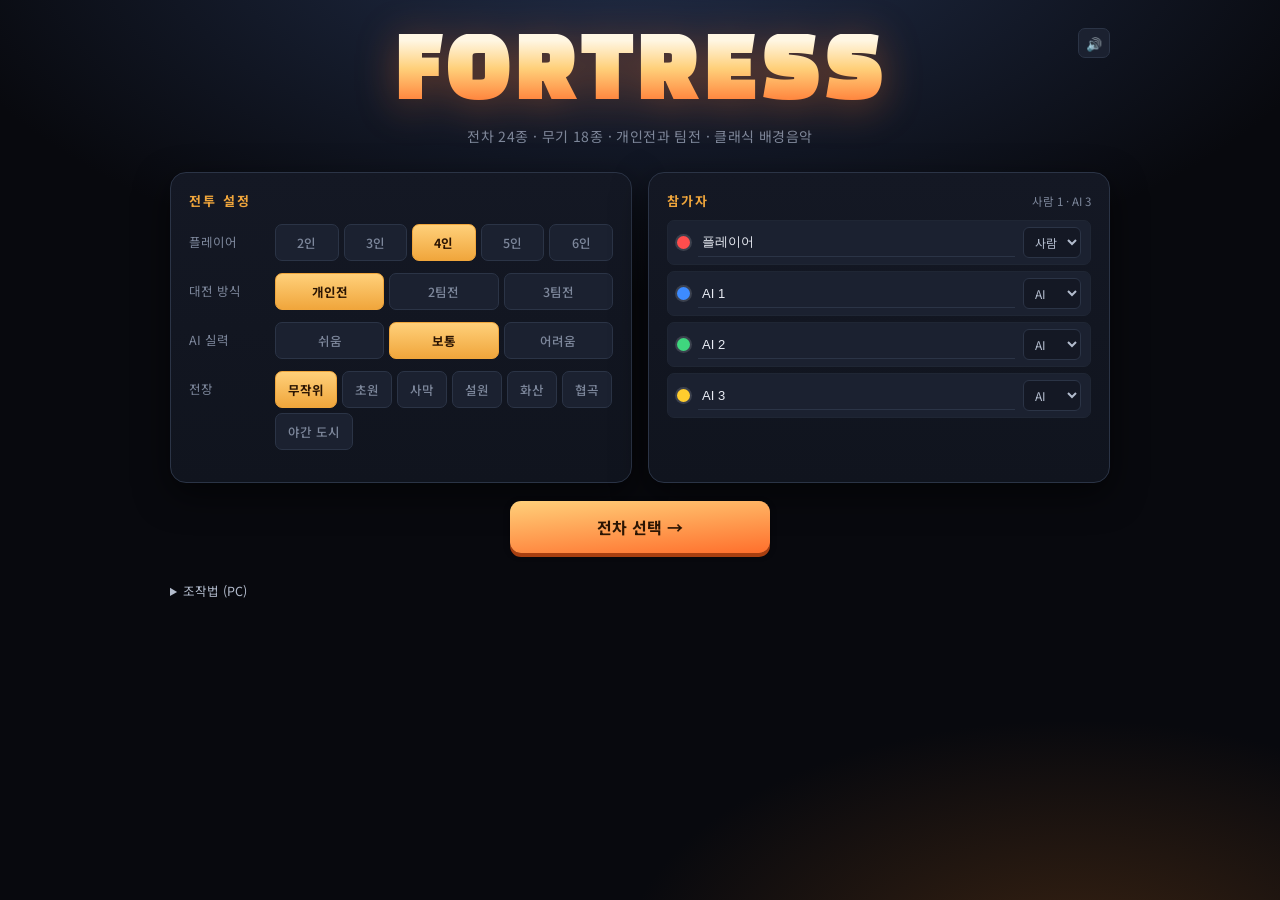
==== commit 46655345: "소리 볼륨 조절 추가 - 🔊 버튼을 누르면 효과음 / 배경음악 볼륨을 따로 조절하는 패널이 열립니다 - 설정 · 격납고 · 전투 세 화면 어디서나 사용 가능 - 볼륨과 음소거 상태" ====
--- a/fortress/index.html
+++ b/fortress/index.html
@@ -13,6 +13,7 @@
   <!-- ═══════════════ 1. 설정 화면 ═══════════════ -->
   <section id="menu" class="screen is-active">
     <div class="menu-shell">
+      <button id="btnAudioMenu" class="icon-btn audio-toggle" title="소리 설정">🔊</button>
       <header class="title-block">
         <h1><span class="t-glow">FORTRESS</span></h1>
         <p class="tagline">전차 24종 · 무기 18종 · 개인전과 팀전 · 클래식 배경음악</p>
@@ -50,7 +51,7 @@
           <div><kbd>Enter</kbd><span>현재 파워로 즉시 발사</span></div>
           <div><kbd>PgUp</kbd><kbd>PgDn</kbd><span>파워 미세 조절</span></div>
           <div><kbd>1</kbd><kbd>2</kbd><kbd>3</kbd><kbd>Tab</kbd><span>무기 교체</span></div>
-          <div><kbd>M</kbd><span>음소거</span></div>
+          <div><kbd>M</kbd><span>음소거 (🔊 버튼에서 볼륨 조절)</span></div>
           <div><kbd>N</kbd><span>다음 곡</span></div>
         </div>
         <p class="help-note">
@@ -67,7 +68,8 @@
       <button id="btnBackMenu" class="btn btn--ghost">← 설정</button>
       <div class="pilot-strip" id="pilotStrip"></div>
       <div class="garage-tools">
-        <button id="btnRandomAll" class="btn btn--ghost">무작위 배정</button>
+        <button id="btnAudioGarage" class="icon-btn" title="소리 설정">🔊</button>
+        <button id="btnRandomAll" class="btn btn--ghost" title="AI가 탈 전차를 다시 뽑습니다">AI 다시 뽑기</button>
         <button id="btnStart" class="btn btn--primary">전투 시작</button>
       </div>
     </header>
@@ -122,7 +124,7 @@
           <button id="btnNextTrack" class="mini-btn" title="다음 곡 (N)">⏭</button>
         </div>
         <span class="round-tag">R<b id="hudRound">1</b></span>
-        <button id="btnMute" class="icon-btn" title="음소거 (M)">🔊</button>
+        <button id="btnMute" class="icon-btn" title="소리 설정 (M: 음소거)">🔊</button>
         <button id="btnQuit" class="icon-btn" title="메뉴로">✕</button>
       </div>
     </header>
@@ -165,6 +167,22 @@
       </div>
     </footer>
   </section>
+
+  <!-- ═══════════════ 소리 설정 ═══════════════ -->
+  <div id="audioPanel" class="audio-panel" hidden>
+    <div class="ap-head">소리</div>
+    <label class="ap-row">
+      <span class="ap-lbl">효과음</span>
+      <input type="range" id="volSfx" min="0" max="100" step="1" value="85" />
+      <b id="volSfxVal">85</b>
+    </label>
+    <label class="ap-row">
+      <span class="ap-lbl">배경음악</span>
+      <input type="range" id="volMusic" min="0" max="100" step="1" value="40" />
+      <b id="volMusicVal">40</b>
+    </label>
+    <button id="btnMuteAll" class="ap-mute">전체 음소거 <span class="ap-key">M</span></button>
+  </div>
 
   <!-- ═══════════════ 결과 ═══════════════ -->
   <div id="gameover" class="modal" hidden>
--- a/fortress/css/style.css
+++ b/fortress/css/style.css
@@ -208,6 +208,9 @@
 }
 .pilot:hover { background: var(--panel-3); }
 .pilot.is-active { border-color: var(--brass); background: #2a2113; box-shadow: 0 0 0 1px rgba(240,166,60,.35) inset; }
+.pilot.is-locked { opacity: .55; cursor: default; }
+.pilot.is-locked:hover { background: var(--panel-2); }
+.pilot.is-locked .p-kind { color: var(--muted); border-style: dashed; }
 .pilot .p-name { font-size: 12.5px; font-weight: 700; }
 .pilot .p-tank { font-size: 11px; color: var(--muted); }
 .pilot .p-kind { font-size: 9.5px; letter-spacing: .5px; color: var(--muted); border: 1px solid var(--line); border-radius: 4px; padding: 0 4px; }
@@ -412,6 +415,47 @@
 .fire.is-down { filter: brightness(1.25); box-shadow: 0 1px 0 #8f2210; transform: translateY(2px); }
 .pad.is-disabled { opacity: .35; pointer-events: none; }
 
+/* ═══════════════ 소리 설정 패널 ═══════════════ */
+.menu-shell { position: relative; }
+.audio-toggle { position: absolute; right: 0; top: -6px; }
+
+.audio-panel {
+  position: fixed; z-index: 40; width: 244px;
+  padding: 13px 14px 12px;
+  background: linear-gradient(180deg, var(--panel), #10141e);
+  border: 1px solid var(--line); border-radius: var(--r-md);
+  box-shadow: var(--shadow-2);
+}
+.ap-head {
+  margin-bottom: 11px; font-size: 10.5px; font-weight: 700;
+  letter-spacing: 2px; color: var(--brass); text-transform: uppercase;
+}
+.ap-row {
+  display: grid; grid-template-columns: 54px 1fr 28px;
+  align-items: center; gap: 9px; margin-bottom: 11px;
+  font-size: 12px; cursor: pointer;
+}
+.ap-lbl { color: var(--muted); }
+.ap-row b { text-align: right; font-variant-numeric: tabular-nums; font-weight: 500; color: var(--text-dim); }
+.audio-panel input[type="range"] {
+  width: 100%; height: 16px; margin: 0;
+  accent-color: var(--brass); background: transparent; cursor: pointer;
+}
+.ap-mute {
+  display: flex; align-items: center; justify-content: center; gap: 7px;
+  width: 100%; padding: 8px; border-radius: var(--r-sm);
+  background: var(--panel-2); border: 1px solid var(--line);
+  color: var(--text-dim); font-size: 12px;
+}
+.ap-mute:hover { background: var(--panel-3); color: var(--text); }
+.ap-mute.is-on { background: #3a1c1a; border-color: var(--danger); color: var(--danger); }
+.ap-key {
+  font-size: 9.5px; padding: 1px 5px; border-radius: 4px;
+  background: var(--panel); border: 1px solid var(--line); color: var(--muted);
+  font-family: ui-monospace, monospace;
+}
+.audio-panel.is-muted .ap-row { opacity: .45; }
+
 /* ═══════════════ 결과 모달 ═══════════════ */
 .modal {
   position: fixed; inset: 0; z-index: 30; display: flex; align-items: center; justify-content: center;
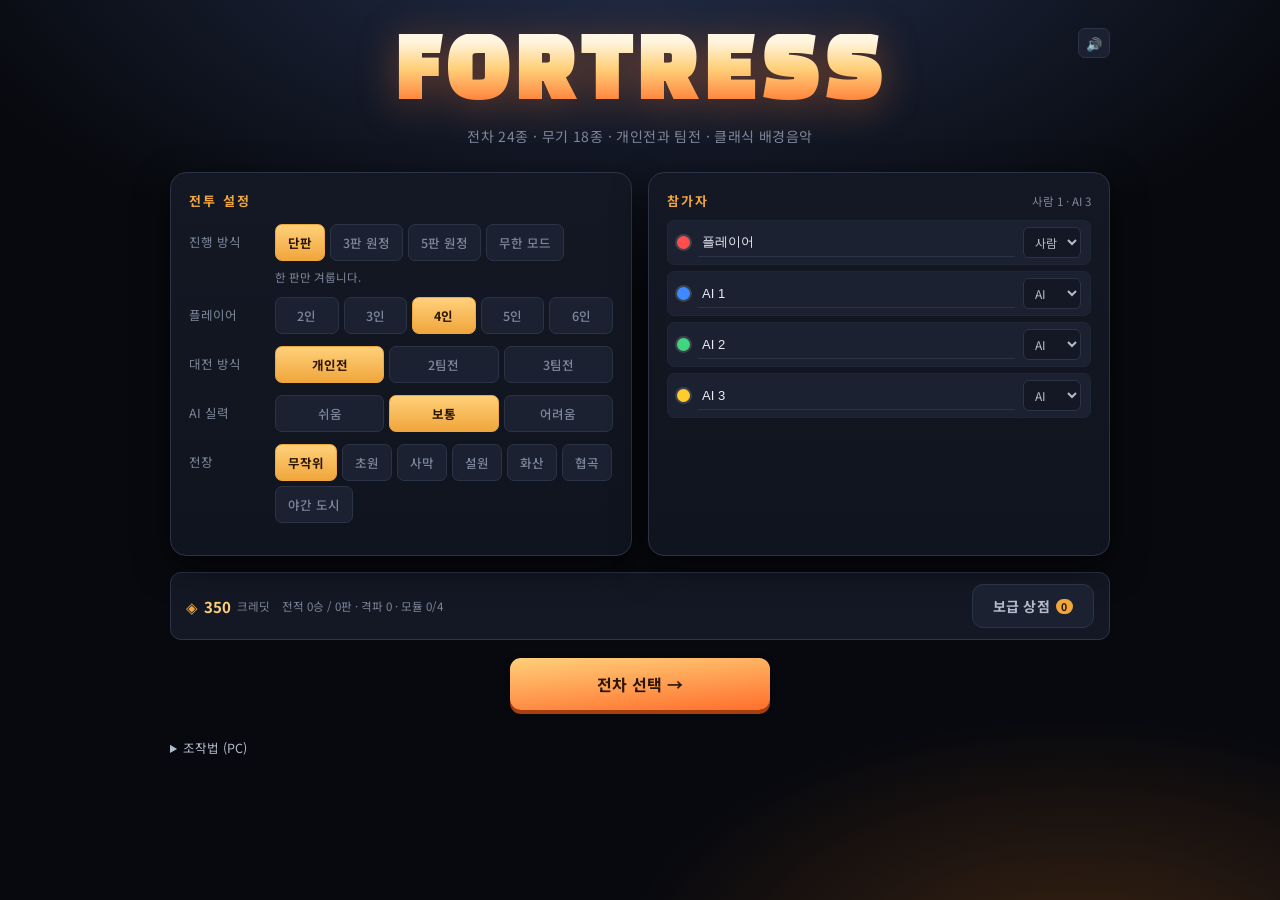
==== commit e8238aad: "아이템 시스템 추가 — 87종, 성능 굴림, 영구 모듈, 판 진행 모드 아이템 87종 - 탄약 / 보급 / 공격 / 방어 / 기동 / 전술 / 지원 / 경제 여덟 갈래 - 같은 아" ====
--- a/fortress/index.html
+++ b/fortress/index.html
@@ -22,6 +22,8 @@
       <div class="menu-grid">
         <div class="panel">
           <h2 class="panel-title">전투 설정</h2>
+          <div class="form-row"><label>진행 방식</label><div class="seg seg--wrap" id="segRun"></div></div>
+          <p id="runDesc" class="run-desc"></p>
           <div class="form-row"><label>플레이어</label><div class="seg" id="segCount"></div></div>
           <div class="form-row"><label>대전 방식</label><div class="seg" id="segMode"></div></div>
           <div class="form-row"><label>AI 실력</label><div class="seg" id="segDiff"></div></div>
@@ -36,6 +38,14 @@
           <div id="slots" class="slots"></div>
           <p id="menuError" class="error" hidden></p>
         </div>
+      </div>
+
+      <div class="wallet-bar">
+        <div class="wallet">
+          <span class="w-coin">◈</span><b id="walletVal">0</b><span class="w-unit">크레딧</span>
+        </div>
+        <div class="wallet-stats" id="walletStats"></div>
+        <button id="btnToShop" class="btn btn--ghost">보급 상점 <span id="invCount" class="inv-count">0</span></button>
       </div>
 
       <div class="menu-actions">
@@ -53,6 +63,7 @@
           <div><kbd>1</kbd><kbd>2</kbd><kbd>3</kbd><kbd>Tab</kbd><span>무기 교체</span></div>
           <div><kbd>M</kbd><span>음소거 (🔊 버튼에서 볼륨 조절)</span></div>
           <div><kbd>N</kbd><span>다음 곡</span></div>
+          <div><kbd>Z</kbd><kbd>X</kbd><kbd>C</kbd><kbd>V</kbd><span>아이템 사용</span></div>
         </div>
         <p class="help-note">
           바람이 탄도를 휘게 합니다. 화면 상단 화살표로 세기와 방향을 확인하세요.
@@ -95,7 +106,43 @@
     </div>
   </section>
 
-  <!-- ═══════════════ 3. 게임 ═══════════════ -->
+  <!-- ═══════════════ 3. 보급 상점 ═══════════════ -->
+  <section id="shop" class="screen">
+    <header class="garage-top">
+      <button id="btnShopBack" class="btn btn--ghost">← 뒤로</button>
+      <div class="shop-title">
+        <span class="shop-h">보급 상점</span>
+        <span id="shopStage" class="shop-stage"></span>
+      </div>
+      <div class="garage-tools">
+        <div class="wallet wallet--sm"><span class="w-coin">◈</span><b id="shopWallet">0</b></div>
+        <button id="btnRestock" class="btn btn--ghost">재입고 <span class="cost">◈60</span></button>
+        <button id="btnShopGo" class="btn btn--primary">출격 →</button>
+      </div>
+    </header>
+
+    <div class="shop-body">
+      <div class="shop-main">
+        <h3 class="sub-head">보급품 <span class="head-note">이번 판에만 쓰입니다</span></h3>
+        <div class="shop-grid" id="shopGrid"></div>
+
+        <h3 class="sub-head sub-head--mod">영구 장착 모듈 <span class="head-note">한 번 사면 매 판 자동으로 적용됩니다</span></h3>
+        <div class="shop-grid" id="modGrid"></div>
+
+        <p class="shop-note">상자는 전장에서도 얻을 수 있습니다 — 보급기가 떨어뜨리거나, 격파된 전차가 남깁니다.<br />
+          같은 아이템이라도 나올 때마다 성능이 다르게 굴려지고, 값도 그에 따라 달라집니다.</p>
+      </div>
+      <aside class="shop-side">
+        <h3 class="sub-head">장착 모듈 <span id="modSlots" class="inv-slots">0/4</span></h3>
+        <div class="inv-list" id="modList"></div>
+        <h3 class="sub-head">출격 장비 <span id="invSlots" class="inv-slots">0/10</span></h3>
+        <div class="inv-list" id="invList"></div>
+        <p class="shop-note">보급품은 전투가 시작되면 적용되고 소모됩니다. 모듈은 남습니다.<br />사용형 아이템은 전투 중 <b>Z X C V</b> 키로 씁니다.</p>
+      </aside>
+    </div>
+  </section>
+
+  <!-- ═══════════════ 4. 게임 ═══════════════ -->
   <section id="game" class="screen">
     <header class="hud-top">
       <div class="hud-turn">
@@ -104,6 +151,7 @@
         <span id="hudTank" class="tank-tag">-</span>
         <span id="hudTeam" class="badge" hidden></span>
         <span id="hudYou" class="you" hidden>YOU</span>
+        <span id="hudStage" class="stage-tag" hidden></span>
       </div>
 
       <div class="hud-center">
@@ -134,11 +182,15 @@
         <canvas id="canvas" width="1600" height="800"></canvas>
         <div id="banner" class="banner" hidden></div>
         <aside id="roster" class="roster"></aside>
+        <div id="buffBar" class="buff-bar"></div>
       </div>
     </div>
 
     <footer class="hud-bottom">
-      <div class="weapons" id="weapons"></div>
+      <div class="loadout">
+        <div class="weapons" id="weapons"></div>
+        <div class="items" id="itemBar"></div>
+      </div>
 
       <div class="gauges">
         <div class="gauge">
@@ -189,15 +241,25 @@
     <div class="modal-card">
       <h2 id="goTitle">승리</h2>
       <p id="goSub" class="sub"></p>
-      <div class="result-wrap">
-        <table class="result">
-          <thead><tr><th>#</th><th>이름</th><th>전차</th><th>팀</th><th>HP</th><th>격파</th><th>누적피해</th></tr></thead>
-          <tbody id="goBody"></tbody>
-        </table>
+      <div class="result-cols">
+        <div class="result-wrap">
+          <table class="result">
+            <thead><tr><th>#</th><th>이름</th><th>전차</th><th>팀</th><th>HP</th><th>격파</th><th>피해</th></tr></thead>
+            <tbody id="goBody"></tbody>
+          </table>
+        </div>
+        <div class="payout">
+          <h3 class="sub-head">전투 수당</h3>
+          <div id="payoutLines" class="payout-lines"></div>
+          <div class="payout-total">
+            <span>합계</span><b id="payoutTotal">◈0</b>
+          </div>
+          <div class="payout-wallet">보유 <b id="payoutWallet">◈0</b></div>
+        </div>
       </div>
       <div class="modal-actions">
         <button id="goMenu" class="btn btn--ghost">메뉴로</button>
-        <button id="goGarage" class="btn btn--ghost">전차 변경</button>
+        <button id="goShop" class="btn btn--ghost">보급 상점</button>
         <button id="goAgain" class="btn btn--primary">다시하기</button>
       </div>
     </div>
@@ -211,6 +273,8 @@
   <script src="js/tankart_set2.js"></script>
   <script src="js/tankart_set3.js"></script>
   <script src="js/entities.js"></script>
+  <script src="js/items.js"></script>
+  <script src="js/profile.js"></script>
   <script src="js/sfx.js"></script>
   <script src="js/musiclib1.js"></script>
   <script src="js/musiclib2.js"></script>
--- a/fortress/css/style.css
+++ b/fortress/css/style.css
@@ -371,7 +371,7 @@
   background: linear-gradient(180deg, #0f131c, var(--panel));
   border-top: 1px solid var(--line);
 }
-.weapons { display: flex; gap: 6px; }
+.weapons { display: flex; gap: 6px; flex-wrap: wrap; max-width: 520px; }
 .wpn {
   position: relative; display: flex; flex-direction: column; align-items: center;
   width: 68px; padding: 5px 4px 4px;
@@ -415,6 +415,136 @@
 .fire.is-down { filter: brightness(1.25); box-shadow: 0 1px 0 #8f2210; transform: translateY(2px); }
 .pad.is-disabled { opacity: .35; pointer-events: none; }
 
+/* ═══════════════ 지갑 · 진행 방식 ═══════════════ */
+.run-desc { margin: -4px 0 12px 86px; font-size: 11.5px; color: var(--muted); }
+
+.wallet-bar {
+  display: flex; align-items: center; gap: 12px; flex-wrap: wrap;
+  margin-top: 16px; padding: 11px 15px;
+  background: var(--panel); border: 1px solid var(--line); border-radius: var(--r-md);
+}
+.wallet { display: flex; align-items: center; gap: 6px; font-size: 15px; }
+.wallet .w-coin { color: var(--brass); font-size: 15px; }
+.wallet b { font-variant-numeric: tabular-nums; color: var(--brass-hi); }
+.wallet .w-unit { font-size: 11.5px; color: var(--muted); }
+.wallet--sm { font-size: 13px; padding: 0 8px; }
+.wallet-stats { flex: 1; min-width: 0; font-size: 11.5px; color: var(--muted); }
+.inv-count {
+  display: inline-block; min-width: 17px; padding: 0 5px; border-radius: 9px;
+  background: var(--brass); color: #2b1503; font-size: 10.5px; font-weight: 700;
+}
+
+/* ═══════════════ 보급 상점 ═══════════════ */
+#shop { background: linear-gradient(180deg, #0c0f17 0%, var(--bg) 100%); }
+.shop-title { display: flex; align-items: baseline; gap: 10px; flex: 1; min-width: 0; }
+.shop-h { font-family: var(--font-display); font-size: 19px; letter-spacing: 2px; }
+.shop-stage { font-size: 12px; color: var(--muted); }
+.cost { color: var(--brass); font-size: 11px; }
+
+.shop-body { flex: 1; min-height: 0; display: grid; grid-template-columns: 1fr 310px; }
+.shop-main { min-height: 0; overflow-y: auto; padding: 16px 18px 26px; }
+.shop-side { min-height: 0; overflow-y: auto; padding: 16px; background: var(--panel); border-left: 1px solid var(--line); }
+@media (max-width: 900px) { .shop-body { grid-template-columns: 1fr; } .shop-side { border-left: 0; border-top: 1px solid var(--line); } }
+
+.shop-grid { display: grid; gap: 11px; grid-template-columns: repeat(auto-fill, minmax(232px, 1fr)); }
+.shop-card {
+  display: flex; flex-direction: column; gap: 7px; text-align: left; padding: 13px;
+  background: linear-gradient(180deg, var(--panel-2), #12161f);
+  border: 1px solid var(--line-soft); border-left-width: 3px; border-radius: var(--r-md);
+}
+.shop-card.is-bought { opacity: .4; }
+.sc-head { display: flex; align-items: flex-start; gap: 9px; }
+.sc-head > div:last-child { min-width: 0; }
+.sc-icon {
+  width: 34px; height: 34px; flex: none; display: grid; place-items: center;
+  border-radius: 8px; background: var(--panel); border: 1px solid var(--line); font-size: 17px;
+}
+.sc-name { font-size: 13.5px; font-weight: 700; }
+.sc-tags { display: flex; flex-wrap: wrap; gap: 4px; margin-top: 3px; }
+.tag {
+  font-size: 9.5px; font-weight: 700; letter-spacing: .4px; white-space: nowrap;
+  padding: 1px 6px; border-radius: 4px; color: #0d1017;
+}
+.tag--cat { background: var(--panel-3); color: var(--muted); }
+.sc-desc { font-size: 11.5px; color: var(--muted); line-height: 1.55; min-height: 3.1em; }
+.sc-buy {
+  display: flex; align-items: center; justify-content: center; gap: 6px;
+  padding: 8px; border-radius: var(--r-sm);
+  background: var(--panel-3); border: 1px solid var(--line); font-size: 12.5px; font-weight: 700;
+}
+.sc-buy:hover:not(:disabled) { background: var(--brass); border-color: var(--brass); color: #2b1503; }
+.sc-buy:disabled { opacity: .4; cursor: not-allowed; }
+.shop-note { margin: 16px 0 0; font-size: 11.5px; color: var(--muted); line-height: 1.7; }
+.head-note { margin-left: 8px; font-size: 10px; font-weight: 400; letter-spacing: 0; color: var(--muted); text-transform: none; }
+.sub-head--mod { margin-top: 26px; color: var(--violet); }
+.shop-card.is-perm { background: linear-gradient(180deg, #201a2e, #14111d); }
+.tag--perm { background: var(--violet); }
+.tag--dur { background: var(--panel-3); color: var(--text-dim); }
+.inv-row.is-perm { background: linear-gradient(90deg, #201a2e, var(--panel-2)); }
+.inv-slots { float: right; font-size: 10.5px; color: var(--muted); letter-spacing: 0; }
+
+.inv-list { display: flex; flex-direction: column; gap: 6px; }
+.inv-row {
+  display: grid; grid-template-columns: 26px 1fr auto; gap: 8px; align-items: center;
+  padding: 7px 9px; border-radius: var(--r-sm);
+  background: var(--panel-2); border: 1px solid var(--line-soft); border-left-width: 3px;
+}
+.inv-row .i-ico { font-size: 15px; text-align: center; }
+.inv-row b { display: block; font-size: 12.5px; }
+.inv-row small { display: block; color: var(--muted); font-size: 10.5px; line-height: 1.5; }
+.inv-row small + small { margin-top: 2px; }
+.inv-sell { padding: 4px 8px; border-radius: 5px; background: var(--panel-3); font-size: 11px; color: var(--muted); }
+.inv-sell:hover { color: var(--danger); }
+.inv-empty { font-size: 11.5px; color: var(--muted); padding: 12px 2px; }
+
+/* ═══════════════ 전투 중 아이템 ═══════════════ */
+.loadout { display: flex; gap: 12px; align-items: center; }
+.items { display: flex; gap: 6px; padding-left: 12px; border-left: 1px solid var(--line); }
+.items:empty { display: none; }
+.item-btn {
+  position: relative; display: flex; flex-direction: column; align-items: center;
+  width: 56px; padding: 5px 4px 4px;
+  background: var(--panel-2); border: 1px solid var(--line); border-radius: var(--r-sm);
+  color: var(--text-dim);
+}
+.item-btn:hover:not(:disabled) { border-color: var(--brass); background: #2a2113; }
+.item-btn:disabled { opacity: .35; cursor: default; }
+.item-btn .i-key { position: absolute; left: 4px; top: 2px; font-size: 9px; color: var(--muted); }
+.item-btn .i-ico { font-size: 16px; line-height: 1.15; }
+.item-btn .i-name { font-size: 9.5px; margin-top: 1px; white-space: nowrap; overflow: hidden; text-overflow: ellipsis; max-width: 100%; }
+.item-btn .i-use { font-size: 9.5px; color: var(--brass); }
+
+.buff-bar {
+  position: absolute; left: 9px; top: 9px;
+  display: flex; flex-wrap: wrap; gap: 4px; max-width: 260px; pointer-events: none;
+}
+.buff-chip {
+  display: flex; align-items: center; gap: 4px;
+  padding: 2px 7px; border-radius: 11px; font-size: 10.5px;
+  background: rgba(8,10,16,.7); border: 1px solid rgba(255,255,255,.14);
+  backdrop-filter: blur(3px);
+}
+.stage-tag { font-size: 10.5px; color: var(--brass); border: 1px solid var(--brass); border-radius: 4px; padding: 1px 6px; }
+
+/* ═══════════════ 결과 정산 ═══════════════ */
+.result-cols { display: grid; grid-template-columns: 1fr 216px; gap: 16px; }
+@media (max-width: 700px) { .result-cols { grid-template-columns: 1fr; } }
+.payout { border-left: 1px solid var(--line); padding-left: 16px; }
+@media (max-width: 700px) { .payout { border-left: 0; padding-left: 0; border-top: 1px solid var(--line); padding-top: 12px; } }
+.payout .sub-head { margin-top: 0; }
+.payout-lines { display: flex; flex-direction: column; gap: 5px; font-size: 12px; }
+.payout-lines > div { display: flex; justify-content: space-between; gap: 10px; }
+.payout-lines span { color: var(--muted); }
+.payout-lines b { font-variant-numeric: tabular-nums; font-weight: 500; }
+.payout-lines b.neg { color: var(--danger); }
+.payout-total {
+  display: flex; justify-content: space-between; align-items: baseline;
+  margin-top: 10px; padding-top: 9px; border-top: 1px solid var(--line); font-size: 13px;
+}
+.payout-total b { font-size: 19px; color: var(--brass-hi); font-variant-numeric: tabular-nums; }
+.payout-wallet { margin-top: 6px; font-size: 11.5px; color: var(--muted); text-align: right; }
+.payout-wallet b { color: var(--text-dim); }
+
 /* ═══════════════ 소리 설정 패널 ═══════════════ */
 .menu-shell { position: relative; }
 .audio-toggle { position: absolute; right: 0; top: -6px; }
